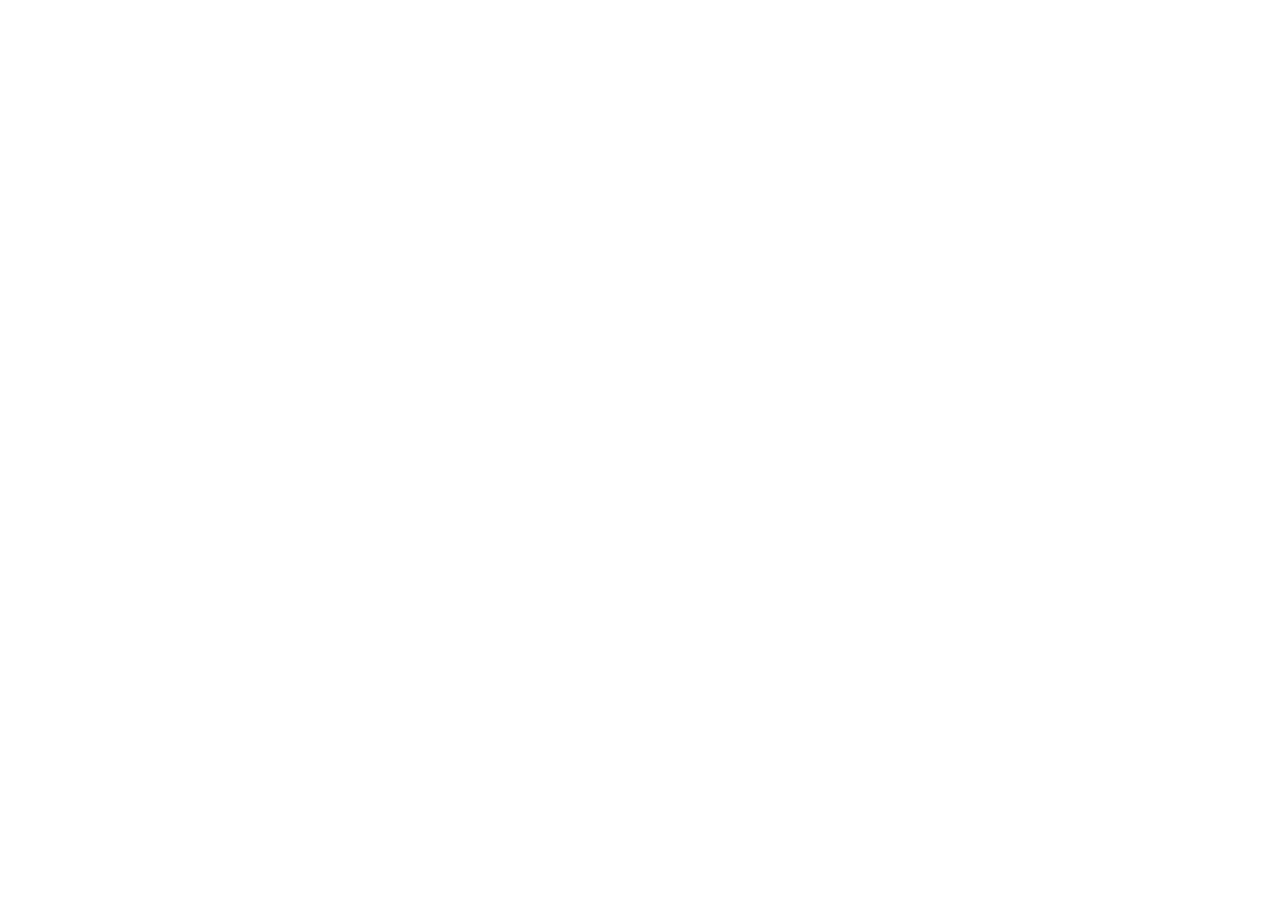
==== aboutme.html @ ec463fcd "Add about & projects pages; restyle header/nav Add new aboutme.html and projects.html pages and upda" ====
<!DOCTYPE html>
<html lang="nl">
<head>
    <meta charset="UTF-8">
    <meta name="viewport" content="width=device-width, initial-scale=1.0">
    <title>Over Mij</title>
</head>
<body>
    
</body>
</html>
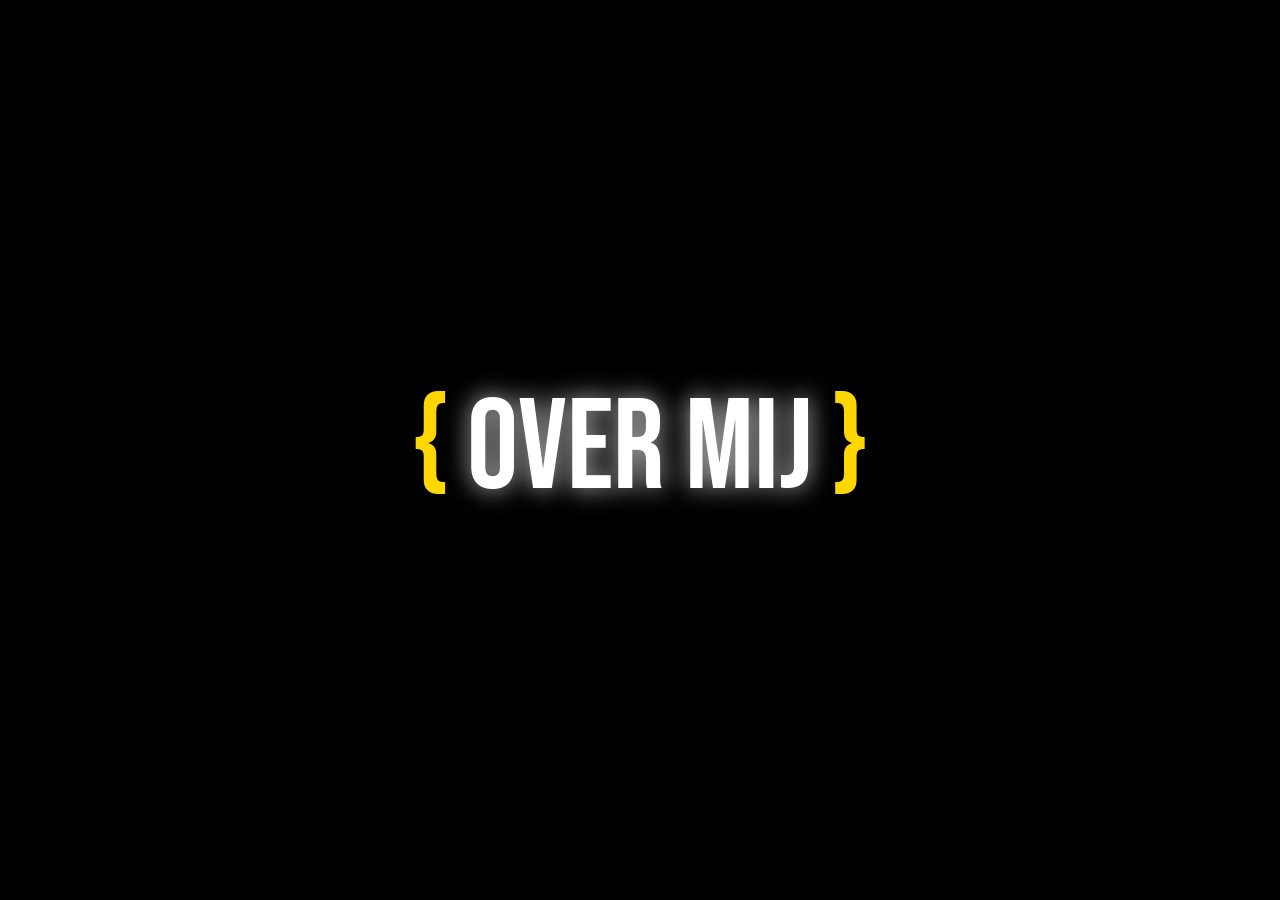
==== commit 9882bae0: "Add common header/footer, loader & styles Unify page chrome across Blog, About Me and Projects: upda" ====
--- a/aboutme.html
+++ b/aboutme.html
@@ -3,9 +3,63 @@
 <head>
     <meta charset="UTF-8">
     <meta name="viewport" content="width=device-width, initial-scale=1.0">
-    <title>Over Mij</title>
+    <title>Over Mij | Jean-Carlos</title>
+    <link rel="icon" href="images/logo.svg?v=20260613-rounded-2" type="image/svg+xml" sizes="any">
+    <link rel="stylesheet" href="styles.css">
+    <script src="page-loader.js" defer></script>
+    <script src="hamburger.js" defer></script>
 </head>
 <body>
-    
+    <div id="page-loader" aria-label="Pagina laden">
+        <div class="loader-code" aria-hidden="true">
+            <span class="loader-brace">&lbrace;</span>
+            <span class="loader-word" data-loader-text="Over Mij">Over Mij</span>
+            <span class="loader-brace">&rbrace;</span>
+        </div>
+    </div>
+
+    <header>
+        <nav>
+            <a class="nav-brand" href="index.html" aria-label="Jean-Carlos home">
+                <img src="images/logo.svg" alt="" aria-hidden="true">
+                <svg width="63" height="13" viewBox="0 0 63 13" fill="none" xmlns="http://www.w3.org/2000/svg" aria-hidden="true" focusable="false">
+                    <path d="M0.756 12V3.636H6.348V5.172H2.472V6.936H6.12V8.472H2.472V10.464H6.348V12H0.756ZM7.65834 12V3.636H10.1663L12.2303 9.528H11.9183L13.9823 3.636H16.4903V12H14.7743V5.652L14.9303 5.676L12.9143 11.256H11.2463L9.21834 5.676L9.37434 5.652V12H7.65834ZM18.006 12V3.636H21.042C21.882 3.636 22.542 3.824 23.022 4.2C23.502 4.576 23.742 5.092 23.742 5.748C23.742 6.132 23.666 6.472 23.514 6.768C23.362 7.056 23.15 7.288 22.878 7.464C23.326 7.648 23.658 7.912 23.874 8.256C24.09 8.6 24.198 9.02 24.198 9.516C24.198 10.292 23.954 10.9 23.466 11.34C22.978 11.78 22.306 12 21.45 12H18.006ZM19.722 10.428H21.306C22.09 10.428 22.482 10.1 22.482 9.444C22.482 9.132 22.382 8.892 22.182 8.724C21.99 8.548 21.714 8.46 21.354 8.46H19.722V10.428ZM19.722 6.924H21.066C21.37 6.924 21.606 6.844 21.774 6.684C21.942 6.524 22.026 6.304 22.026 6.024C22.026 5.768 21.938 5.568 21.762 5.424C21.594 5.28 21.354 5.208 21.042 5.208H19.722V6.924ZM25.3888 12V3.636H28.2448C28.9328 3.636 29.4848 3.736 29.9008 3.936C30.3248 4.136 30.6328 4.42 30.8248 4.788C31.0248 5.156 31.1248 5.588 31.1248 6.084C31.1248 6.876 30.8968 7.484 30.4408 7.908C29.9928 8.332 29.3568 8.568 28.5328 8.616C28.3248 8.616 28.1208 8.616 27.9208 8.616C27.7208 8.616 27.5568 8.616 27.4288 8.616H27.1048V12H25.3888ZM29.8888 12L27.8128 8.424L29.5768 8.22L31.8808 12H29.8888ZM27.1048 7.08H28.0648C28.2968 7.08 28.5128 7.056 28.7128 7.008C28.9208 6.96 29.0848 6.868 29.2048 6.732C29.3328 6.588 29.3968 6.38 29.3968 6.108C29.3968 5.828 29.3328 5.624 29.2048 5.496C29.0848 5.36 28.9208 5.272 28.7128 5.232C28.5128 5.192 28.2968 5.172 28.0648 5.172H27.1048V7.08ZM32.0873 12L35.5073 3.636H36.7793L40.1993 12H38.3273L36.1553 6.18L33.9593 12H32.0873ZM34.4393 10.476L34.9793 8.94H37.3193L37.8713 10.476H34.4393ZM44.3315 12.204C43.5315 12.204 42.8275 12.02 42.2195 11.652C41.6115 11.284 41.1355 10.772 40.7915 10.116C40.4555 9.46 40.2875 8.692 40.2875 7.812C40.2875 6.932 40.4555 6.168 40.7915 5.52C41.1355 4.864 41.6115 4.352 42.2195 3.984C42.8275 3.616 43.5315 3.432 44.3315 3.432C45.2355 3.432 46.0115 3.66 46.6595 4.116C47.3155 4.564 47.7875 5.184 48.0755 5.976L46.4555 6.564C46.2875 6.092 46.0195 5.728 45.6515 5.472C45.2915 5.208 44.8515 5.076 44.3315 5.076C43.8595 5.076 43.4475 5.188 43.0955 5.412C42.7435 5.628 42.4715 5.94 42.2795 6.348C42.0955 6.756 42.0035 7.244 42.0035 7.812C42.0035 8.38 42.0955 8.872 42.2795 9.288C42.4715 9.696 42.7435 10.012 43.0955 10.236C43.4475 10.452 43.8595 10.56 44.3315 10.56C44.8515 10.56 45.2915 10.428 45.6515 10.164C46.0195 9.9 46.2875 9.536 46.4555 9.072L48.0755 9.66C47.7875 10.444 47.3155 11.064 46.6595 11.52C46.0115 11.976 45.2355 12.204 44.3315 12.204ZM49.1427 12V3.636H54.7347V5.172H50.8587V6.936H54.5067V8.472H50.8587V10.464H54.7347V12H49.1427Z" fill="black"/>
+                    <path d="M55.989 5V3.293H55.359V2.909H57.051V3.293H56.424V5H55.989ZM57.2701 5V2.909H57.8971L58.4131 4.382H58.3351L58.8511 2.909H59.4781V5H59.0491V3.413L59.0881 3.419L58.5841 4.814H58.1671L57.6601 3.419L57.6991 3.413V5H57.2701Z" fill="black"/>
+                </svg>
+            </a>
+            <ul>
+                <li><a href="projects.html">Projects</a></li>
+                <li><a href="Blog.html">Blog</a></li>
+                <li><a href="aboutme.html">About Me</a></li>
+            </ul>
+            <button class="hamburger">
+                <span></span>
+                <span></span>
+            </button>
+            <a class="contact-button" href="https://www.linkedin.com/in/jean-carlos-de-leon-vitiello-136421220/?skipRedirect=true" target="_blank" rel="noopener noreferrer">Contact Me <span><svg xmlns="http://www.w3.org/2000/svg" width="24" height="24" viewBox="0 0 24 24" fill="none">
+                <path fill-rule="evenodd" clip-rule="evenodd" d="M18.286 12C18.286 12.2652 18.1807 12.5196 17.9931 12.7071C17.8056 12.8946 17.5512 13 17.286 13L4.78601 13C4.5208 13 4.26644 12.8946 4.07891 12.7071C3.89137 12.5196 3.78601 12.2652 3.78601 12C3.78601 11.7348 3.89137 11.4804 4.07891 11.2929C4.26644 11.1054 4.5208 11 4.78601 11L17.286 11C17.5512 11 17.8056 11.1054 17.9931 11.2929C18.1807 11.4804 18.286 11.7348 18.286 12Z" fill="black"/>
+                <path fill-rule="evenodd" clip-rule="evenodd" d="M19.786 12C19.786 12.2652 19.6806 12.5195 19.493 12.707L14.993 17.207C14.8055 17.3946 14.5511 17.5001 14.2859 17.5002C14.0206 17.5003 13.7662 17.395 13.5785 17.2075C13.3909 17.02 13.2854 16.7656 13.2853 16.5004C13.2852 16.2351 13.3905 15.9806 13.578 15.793L17.372 12L13.579 8.207C13.3915 8.01936 13.2862 7.76492 13.2863 7.49965C13.2864 7.23438 13.3919 6.98001 13.5795 6.79251C13.7672 6.605 14.0216 6.49971 14.2869 6.4998C14.5521 6.4999 14.8065 6.60536 14.994 6.79301L19.494 11.293C19.6812 11.4807 19.7862 11.735 19.786 12Z" fill="black"/>
+                </svg></span>
+            </a>
+        </nav>
+    </header>
+
+    <main></main>
+
+    <footer>
+        <div>
+            <h2>Jean-Carlo's<br>Web design & Dev</h2>
+            <p>Learning, building, and documenting my growth.</p>
+        </div>
+
+        <nav aria-label="Footer navigation">
+            <a href="index.html">Home</a>
+            <a href="projects.html">Projecten</a>
+            <a href="aboutme.html">About Me</a>
+            <a href="https://www.linkedin.com/in/jean-carlos-de-leon-vitiello-136421220/?skipRedirect=true" target="_blank" rel="noopener noreferrer">Contact</a>
+        </nav>
+
+        <p>&copy; 2026 Jean-Carlo. All rights reserved.</p>
+    </footer>
 </body>
-</html>+</html>
--- a/styles.css
+++ b/styles.css
@@ -0,0 +1,1394 @@
+@font-face {
+    font-family: "BebasNeue";
+    src: url("fonts/BebasNeue-Regular.woff2") format("woff2");
+}
+
+html {
+    scroll-behavior: smooth;
+}
+
+* {
+    margin: 0;
+    padding: 0;
+    box-sizing: border-box;
+}
+
+body {
+    background-color: var(--primairy-color);
+    color: var(--secondary-color);
+    max-width: 1536px;
+    margin: 0 auto;
+    overflow-x: hidden;
+}
+
+main {
+    width: 100%;
+    min-height: 5rem;
+    margin: 0;
+    padding: 0;
+}
+
+main > section {
+    width: 100%;
+    height: min-content;
+    margin: 0;
+}
+
+main > * + * {
+    margin-top: var(--section-gap);
+}
+
+#page-loader {
+    position: fixed;
+    inset: 0;
+    z-index: 9999;
+    display: grid;
+    place-items: center;
+    background-color: var(--primairy-color);
+    color: var(--secondary-color);
+    transition: opacity 0.6s ease, visibility 0.6s ease;
+}
+
+#page-loader.is-hidden {
+    opacity: 0;
+    visibility: hidden;
+}
+
+.loader-code {
+    display: inline-flex;
+    align-items: center;
+    gap: 0.15em;
+    font-family: var(--font-primary);
+    font-size: clamp(3rem, 10vw, 8rem);
+    line-height: 1;
+    animation: loader-pop 1.2s ease-in-out infinite;
+}
+
+.loader-brace {
+    color: #ffd700;
+    animation: loader-brace 1.2s ease-in-out infinite;
+}
+
+.loader-word {
+    color: var(--secondary-color);
+    text-shadow: 0 0 1.5rem rgba(255, 255, 255, 0.75);
+}
+
+@keyframes loader-pop {
+    0%,
+    100% {
+        opacity: 0.65;
+        transform: scale(0.96);
+    }
+
+    50% {
+        opacity: 1;
+        transform: scale(1);
+    }
+}
+
+@keyframes loader-brace {
+    0%,
+    100% {
+        color: #ffd700;
+        transform: translateX(0);
+    }
+
+    50% {
+        color: #a259ff;
+        transform: translateX(var(--brace-offset, 0));
+    }
+}
+
+.loader-brace:first-child {
+    --brace-offset: -0.15em;
+}
+
+.loader-brace:last-child {
+    --brace-offset: 0.15em;
+}
+
+
+:root {
+    /* Colors */
+    --primairy-color: #000;
+    --secondary-color: #fff;
+    --text-color: ;
+    --accent-color: #d88c3a;
+    --accent-soft-color: #f2dcc3;
+    --card-surface-color: #1f1a14;
+    --button-color: #94ADFF;
+
+    /* Fonts */
+    --font-primary: "BebasNeue", sans-serif;
+    --secondairy-font: "Arial", sans-serif;
+
+    /* Font sizes */
+    --font-size-h1: clamp(4rem, 12vw, 8rem);
+    --font-size-h2: clamp(2.5rem, 6vw, 5rem);
+    --font-size-h3: clamp(1.5rem, 3vw, 2rem);
+    --text-size: clamp(0.9rem, 2vw, 2rem);
+    --featured-intro-font-size: calc(1.4rem + 0.7vw);
+
+    /* Gradients */
+
+    
+    /* Spacing */
+    --page-padding: clamp(1rem, 5vw, 5rem);
+    --section-gap: clamp(4rem, 9vw, 8rem);
+    --section-spacing: 0 var(--page-padding);
+    --content-max-with: 72rem;
+    --content-padding: 5rem var(--page-padding);
+    --header-height: 12vh;
+}
+
+
+
+
+
+
+
+
+/* Header code */
+header {
+    position: sticky;
+    top: 0;
+    z-index: 1000;
+    height: var(--header-height);
+    width: 100%;
+    align-content: center;
+    padding: clamp(0.45rem, 1vw, 0.75rem) var(--page-padding);
+}
+
+header nav{
+    display: flex;
+    flex-flow: row;
+    flex: none;
+    justify-content: center;
+    align-items: center;
+    gap: clamp(0.85rem, 1.6vw, 1.25rem);
+    width: min-content;
+    height: min-content;
+    margin-inline: auto;
+    padding: 0.22rem;
+    overflow: visible;
+    border-radius: 30px;
+    background-color: rgba(212, 215, 222, 0.7);
+    opacity: 1;
+    backdrop-filter: blur(9px);
+    box-shadow: rgba(255, 255, 255, 0.08) 0px 0.362176px 0.362176px -1.375px inset, rgba(255, 255, 255, 0.07) 0px 3px 3px -2.75px inset;
+    color: #151515;
+
+    a {
+        text-decoration: none;
+        color: inherit;
+    }
+
+    .nav-brand {
+        flex: 0 0 auto;
+        display: inline-flex;
+        align-items: center;
+        gap: 0.45rem;
+        height: clamp(1.55rem, 2.2vw, 1.9rem);
+        margin-left: 0.6rem;
+        margin-right: clamp(0.75rem, 1.5vw, 1.25rem);
+        padding: 0 0.45rem 0 0;
+    }
+
+    .nav-brand img {
+        display: block;
+        width: clamp(1.4rem, 2vw, 1.7rem);
+        height: clamp(1.4rem, 2vw, 1.7rem);
+        border-radius: 0.45rem;
+    }
+
+    .nav-brand svg {
+        display: block;
+        width: clamp(4.85rem, 6vw, 5.5rem);
+        height: auto;
+    }
+
+    ul {
+        display: flex;
+        flex-direction: row;
+        align-items: center;
+        gap: clamp(0.85rem, 1.6vw, 1.25rem);
+        width: min-content;
+        height: min-content;
+        margin-left: 0;
+
+        li {
+            display: flex;
+            align-items: center;
+            justify-content: center;
+            list-style: none;
+            font-family: var(--secondairy-font);
+            font-size: clamp(0.82rem, 1vw, 0.95rem);
+            color: #151515;
+            cursor: pointer;
+            white-space: nowrap;
+        }
+
+        li a {
+            position: relative;
+            display: flex;
+            align-items: center;
+            height: min-content;
+            padding: 0.45rem 0.8rem;
+            border-radius: 100px;
+            transition: background-color 0.25s ease;
+        }
+
+        li a:hover {
+            background-color: rgba(255, 255, 255, 0.45);
+        }
+    }
+
+    .contact-button {
+        position: relative;
+        display: flex;
+        align-items: center;
+        justify-content: center;
+        gap: 0.45rem;
+        height: min-content;
+        line-height: 1;
+        padding: 0.55rem 1.2rem;
+        border-radius: 100px;
+        background-color: #b8ff3d;
+        color: #101010;
+        font-family: var(--secondairy-font);
+        font-size: clamp(0.82rem, 1vw, 0.95rem);
+        white-space: nowrap;
+        margin-left: clamp(0.75rem, 1.5vw, 1.25rem);
+        transition: background-color 0.25s ease, transform 0.25s ease;
+    }
+
+    .contact-button span {
+        display: inline-flex;
+        align-items: center;
+        justify-content: center;
+        width: 1.25rem;
+        height: 1.25rem;
+    }
+
+    .contact-button svg {
+        display: block;
+        width: 100%;
+        height: 100%;
+    }
+
+    .contact-button:hover {
+        background-color: #a9f02f;
+        transform: translateY(-0.08rem);
+    }
+
+    .hamburger {
+        position: relative;
+        display: flex;
+        flex-direction: column;
+        justify-content: center;
+        align-items: center;
+        gap: 5px;
+        cursor: pointer;
+        width: 70px;
+        height: 70px;
+        border: none;
+        background: none;
+        z-index: 1002;
+        display: none;
+
+        span {
+            display: block;
+            width: 28px;
+            height: 2px;
+            background-color: #151515;
+            border-radius: 2px;
+        }
+    }
+}
+
+
+
+
+
+
+
+
+/* hero section */
+.hero-section {
+        position: relative;
+        height: calc(100vh - var(--header-height));
+        display: grid;
+        grid-template-columns: repeat(4, minmax(0, 1fr));
+        grid-template-rows: minmax(18rem, 1.25fr) minmax(13rem, 0.85fr);
+        gap: clamp(0.35rem, 0.8vw, 0.7rem);
+        width: 100vw;
+        margin-left: calc(50% - 50vw);
+        margin-right: calc(50% - 50vw);
+        padding: 0 20px clamp(3rem, 8vh, 6rem);
+
+        .hero-card {
+            position: relative;
+            overflow: hidden;
+            border-radius: 8px;
+            background-color: color-mix(in srgb, var(--card-surface-color) 82%, transparent);
+        }
+
+        .hero-intro-card {
+            grid-column: 1 / 3;
+            grid-row: 1;
+            display: flex;
+            flex-direction: column;
+            justify-content: center;
+            align-items: left;
+            gap: clamp(0.75rem, 1.6vw, 1.25rem);
+            padding: clamp(1.25rem, 3vw, 2.5rem);
+            text-align: left;
+            background-color: color-mix(in srgb, var(--secondary-color) 88%, var(--button-color));
+        }
+
+        .hero-eyebrow {
+            width: fit-content;
+            padding: 0.35rem 0.65rem;
+            border-radius: 100px;
+            color: color-mix(in srgb, var(--primairy-color) 78%, var(--accent-color));
+            font-family: var(--secondairy-font);
+            font-size: clamp(0.75rem, 1vw, 0.95rem);
+            line-height: 1;
+        }
+
+        h1 {
+            font-family: var(--font-primary);
+            font-size: clamp(4rem, 8vw, 7.5rem);
+            color: var(--primairy-color);
+            line-height: 0.88;
+        }
+
+        p {
+            max-width: 28rem;
+            font-family: var(--secondairy-font);
+            font-size: clamp(1rem, 1.6vw, 1.25rem);
+            line-height: 1.45;
+            color: color-mix(in srgb, var(--primairy-color) 78%, var(--accent-color));
+        }
+
+        .hero-cta {
+            position: relative;
+            display: inline-flex;
+            align-items: center;
+            justify-content: center;
+            width: fit-content;
+            height: min-content;
+            line-height: 1;
+            margin-top: 0.25rem;
+            padding: 0.55rem 1.2rem;
+            border-radius: 100px;
+            background-color: #b8ff3d;
+            color: #101010;
+            font-family: var(--secondairy-font);
+            font-size: clamp(0.82rem, 1vw, 0.95rem);
+            text-decoration: none;
+            white-space: nowrap;
+            transition: background-color 0.25s ease, transform 0.25s ease;
+        }
+
+        .hero-cta:hover {
+            background-color: #a9f02f;
+            transform: translateY(-0.08rem);
+        }
+
+        .hero-media-card {
+            min-height: 0;
+        }
+
+        .hero-media-small {
+            grid-row: 2;
+        }
+
+        .hero-media-feature {
+            grid-column: 3 / 5;
+            grid-row: 1 / 3;
+        }
+
+        .hero-media-card img,
+        .hero-media-card video {
+            display: block;
+            width: 100%;
+            height: 100%;
+            object-fit: cover;
+            transition: transform 0.5s ease, filter 0.5s ease;
+        }
+
+        .hero-media-card::after {
+            content: "";
+            position: absolute;
+            inset: auto 0 0;
+            height: 45%;
+            background: linear-gradient(to top, rgba(0, 0, 0, 0.78), transparent);
+            pointer-events: none;
+        }
+
+        .hero-media-card figcaption {
+            position: absolute;
+            left: clamp(0.85rem, 2vw, 1.35rem);
+            right: clamp(0.85rem, 2vw, 1.35rem);
+            bottom: clamp(0.85rem, 2vw, 1.35rem);
+            z-index: 1;
+            display: flex;
+            align-items: center;
+            justify-content: space-between;
+            gap: 1rem;
+            color: var(--secondary-color);
+            font-family: var(--secondairy-font);
+            font-size: clamp(0.9rem, 1.3vw, 1rem);
+            line-height: 1.25;
+        }
+
+        .hero-media-feature figcaption {
+            align-items: flex-end;
+        }
+
+        .hero-media-feature figcaption span,
+        .hero-media-small figcaption span {
+            max-width: 12rem;
+            font-size: clamp(1rem, 1.7vw, 1.35rem);
+            font-weight: 700;
+        }
+
+        .hero-media-feature figcaption a,
+        .hero-media-small figcaption a {
+            display: inline-flex;
+            align-items: center;
+            justify-content: center;
+            min-height: 2.35rem;
+            padding-inline: 1rem;
+            border-radius: 8px;
+            background-color: var(--secondary-color);
+            color: var(--primairy-color);
+            font-family: var(--font-primary);
+            font-size: clamp(1rem, 1.5vw, 1.25rem);
+            text-decoration: none;
+        }
+
+        .hero-media-card:hover img,
+        .hero-media-card:hover video {
+            filter: saturate(1.12) contrast(1.04);
+            transform: scale(1.04);
+        }
+    }
+
+    @media (max-width: 980px) {
+        .hero-section {
+            grid-template-columns: repeat(2, minmax(0, 1fr));
+            grid-template-rows: minmax(24rem, auto) minmax(13rem, 1fr) minmax(24rem, 1fr);
+
+            .hero-intro-card,
+            .hero-media-feature {
+                grid-column: 1 / -1;
+            }
+
+            .hero-intro-card {
+                grid-row: auto;
+                min-height: 24rem;
+            }
+
+            .hero-media-small {
+                grid-row: auto;
+            }
+
+            .hero-media-feature {
+                grid-row: auto;
+            }
+        }
+    }
+
+    @media (max-width: 620px) {
+        .hero-section {
+            height: auto;
+            min-height: calc(100vh - var(--header-height));
+            padding-top: 0.75rem;
+            grid-template-columns: 1fr;
+            grid-template-rows: auto;
+
+            .hero-card {
+                min-height: 13rem;
+            }
+
+            .hero-intro-card {
+                min-height: 30rem;
+            }
+
+            .hero-media-feature,
+            .hero-media-small {
+                grid-column: auto;
+                grid-row: auto;
+            }
+        }
+    }
+
+.featured-section {
+    height: 100vh;
+    min-height: 100vh;
+    display: flex;
+    flex: 0 0 auto;
+    flex-flow: column;
+    place-content: flex-start;
+    align-items: flex-start;
+    gap: 10px;
+    overflow: hidden;
+    width: 100vw;
+    margin-left: calc(50% - 50vw);
+    margin-right: calc(50% - 50vw);
+    padding: 0 20px clamp(2rem, 5vh, 4rem);
+    position: relative;
+    z-index: 2;
+    color: var(--secondary-color);
+}
+
+.featured-intro {
+    display: flex;
+    flex: 1 0 0px;
+    flex-flow: column;
+    place-content: flex-start center;
+    align-items: flex-start;
+    gap: 30px;
+    width: 50%;
+    height: 1px;
+    overflow: hidden;
+    padding: 32px 30px;
+    position: relative;
+    z-index: 4;
+}
+
+.featured-intro p {
+	font-size: var(--featured-intro-font-size);
+	font-family: var(--secondairy-font);
+    font-weight: 600;
+    line-height: 1.05;
+
+	span {
+		color: color-mix(in srgb, var(--button-color) 55%, #101010);
+	}
+
+	code {
+		font-family: inherit;
+		font-size: inherit;
+	}
+
+	.code-brace {
+		color: #ffd700;
+		display: inline-block;
+		transition: color 0.3s ease, transform 0.3s ease;
+	}
+
+	.code-word {
+		color: #9cdcfe;
+		display: inline-block;
+		transition: color 0.3s ease, text-shadow 0.3s ease, transform 0.3s ease;
+	}
+
+	code:hover .code-brace {
+		color: #a259ff;
+	}
+
+	code:hover .code-brace:first-child {
+		transform: translateX(-0.18em);
+	}
+
+	code:hover .code-brace:last-child {
+		transform: translateX(0.18em);
+	}
+
+	code:hover .code-word {
+		color: #5fb3dc;
+		text-shadow: 0 0 0.75rem rgba(156, 220, 254, 0.8);
+		transform: scale(0.92);
+	}
+}
+
+.featured-projects-header a {
+    width: fit-content;
+    padding: 0.45rem 1.1rem;
+    border: 1px solid var(--secondary-color);
+    border-radius: 100px;
+    color: var(--secondary-color);
+    font-family: var(--secondairy-font);
+    font-size: clamp(0.9rem, 1.2vw, 1rem);
+    line-height: 1;
+    text-decoration: none;
+    transition: background-color 0.25s ease, color 0.25s ease, transform 0.25s ease;
+}
+
+.featured-intro a {
+    display: inline-flex;
+    align-items: center;
+    justify-content: center;
+    width: fit-content;
+    min-height: 2.35rem;
+    padding-inline: 1rem;
+    border-radius: 8px;
+    background-color: var(--secondary-color);
+    color: var(--primairy-color);
+    font-family: var(--font-primary);
+    font-size: clamp(1rem, 1.5vw, 1.25rem);
+    text-decoration: none;
+    transition: background-color 0.25s ease, color 0.25s ease, transform 0.25s ease;
+}
+
+.featured-intro a:hover,
+.featured-projects-header a:hover {
+    background-color: var(--button-color);
+    color: #101010;
+    transform: translateY(-0.08rem);
+}
+
+.featured-projects-header {
+    display: flex;
+    align-items: center;
+    justify-content: space-between;
+    align-items: center;
+    height: min-content;
+    overflow: hidden;
+    padding: 0 30px;
+    position: relative;
+    width: 100%;
+}
+
+.featured-projects-header p {
+    font-family: var(--secondairy-font);
+    font-size: clamp(0.78rem, 1vw, 0.95rem);
+    letter-spacing: 0.35em;
+    text-transform: uppercase;
+    color: var(--secondary-color);
+}
+
+
+
+
+
+
+
+
+
+
+
+
+/* projecten */
+    .projects {
+		width: 100%;
+	}
+
+    article {
+        position: relative;
+        isolation: isolate;
+        display: flex;
+        flex-direction: row;
+        align-items: stretch;
+        gap: clamp(3rem, 7vw, 7rem);
+        width: 100%;
+        padding-block: clamp(2rem, 5vw, 5rem);
+    }
+
+    article::before,
+    article::after {
+        content: "";
+        position: absolute;
+        top: 50%;
+        right: clamp(1rem, 5vw, 4rem);
+        width: clamp(8rem, 22vw, 18rem);
+        aspect-ratio: 16 / 10;
+        background-image: var(--project-before-image);
+        background-size: cover;
+        background-position: center;
+        border-radius: 10px;
+        opacity: 0;
+        pointer-events: none;
+        z-index: -1;
+        transform: translateY(-20%) rotate(0deg) scale(0.92);
+        box-shadow: 0 0 0 rgba(0, 0, 0, 0);
+        transition: transform 0.45s ease, opacity 0.35s ease, box-shadow 0.35s ease, filter 0.35s ease;
+    }
+
+    article::after {
+        background-image: var(--project-after-image);
+        right: clamp(4rem, 13vw, 12rem);
+        transform: translateY(-15%) rotate(0deg) scale(0.88);
+        transition-delay: 0.06s;
+    }
+
+    .project-klm {
+        --project-before-image: url("images/KLM-Logo.jpg");
+        --project-after-image: url("images/mijn-klm-selfie.jpg");
+    }
+
+    .project-bprocare {
+        --project-before-image: url("images/figmabpro.png");
+        --project-after-image: url("images/logobpro.png");
+    }
+
+    .project-moodflix {
+        --project-before-image: url("images/cast.png");
+        --project-after-image: url("images/film.png");
+    }
+
+    .project-pagemarker {
+        --project-before-image: url("images/homepagehulppaneel.png");
+        --project-after-image: url("images/hulppaneel.png");
+    }
+
+    article:hover::before {
+        opacity: 0.9;
+        filter: saturate(1.08);
+        box-shadow: 0 0 2rem color-mix(in srgb, var(--accent-color) 45%, transparent);
+        transform: translate(10%, -150%) rotate(10deg) scale(1);
+    }
+
+    article:hover::after {
+        opacity: 0.7;
+        filter: saturate(1.08);
+        box-shadow: 0 0 1.75rem color-mix(in srgb, var(--accent-color) 35%, transparent);
+        transform: translate(-10%, -140%) rotate(-10deg) scale(0.95);
+    }
+
+    article + article {
+        margin-top: clamp(3rem, 7vw, 6rem);
+    }
+
+    .info-div {
+        display: flex;
+        flex-direction: column;
+        justify-content: center;
+        width: 52%;
+        box-sizing: border-box;
+        font-family: var(--secondairy-font);
+
+        p:nth-of-type(1) {
+            font-family: var(--font-primary);
+            font-size: var(--font-size-h3);
+
+        }
+
+        p:nth-of-type(2) {
+            padding-bottom: 1rem;
+            font-size: var(--text-size);
+        }
+        
+        h2 {
+            font-family: var(--font-primary);
+            padding: 1rem 0 0.5rem 0;
+            font-size: var(--font-size-h2);
+        }
+
+        a {
+            text-decoration: none;
+            color: var(--secondary-color);
+            display: flex;
+            align-items: center;
+            width: fit-content;
+
+            span:nth-child(1) {
+                width: clamp(0.75rem, 1.4vw, 1.4rem);
+                height: clamp(0.75rem, 1.4vw, 1.4rem);
+                border-radius: 100px;
+                background-color: var(--button-color);
+                margin-right: 0.75vw;
+                transition: background-color 0.35s ease, transform 0.35s ease;
+            }
+
+            span:nth-child(2) {
+                position: relative;
+            }
+
+            span:nth-child(2)::after {
+                content: "";
+                position: absolute;
+                left: 0;
+                right: 0;
+                bottom: -0.35rem;
+                height: 2px;
+                background-color: var(--button-color);
+                transform: scaleX(0);
+                transform-origin: left center;
+                transition: transform 0.35s ease, background-color 0.35s ease 0.15s;
+            }
+
+            &:hover span:nth-child(2)::after {
+                background-color: var(--accent-color);
+                transform: scaleX(1);
+            }
+
+            &:hover span:nth-child(1) {
+                background-color: var(--accent-color);
+                transform: scale(1.25);
+            }
+        }
+
+    }
+
+    .image-div {
+        width: 56%;
+        height: clamp(16rem, 28vw, 26rem);
+        overflow: hidden;
+        border-radius: 10px;
+        box-shadow: 0 0 0 rgba(0, 0, 0, 0);
+        transition: transform 0.45s ease, box-shadow 0.35s ease, filter 0.35s ease;
+
+        img {
+            display: block;
+            width: 100%;
+            height: 100%;
+            object-fit: cover;
+        }
+    }
+
+    article:hover .image-div {
+        transform: translateY(2.5rem);
+        filter: saturate(1.08);
+        box-shadow:
+            0 0 2.5rem color-mix(in srgb, var(--accent-color) 45%, transparent),
+            0 1.4rem 3rem rgba(0, 0, 0, 0.18);
+    }
+
+    .featured-projects {
+        display: flex;
+        flex: 0 0 auto;
+        flex-flow: row;
+        place-content: flex-end flex-start;
+        align-items: flex-end;
+        gap: 10px;
+        width: 100%;
+        height: 38%;
+        overflow: visible;
+        position: relative;
+        z-index: 4;
+        color: var(--secondary-color);
+    }
+
+    .featured-section article,
+    .featured-section .article-reverse {
+        flex: 1 1 0;
+        height: 100%;
+        max-width: 34rem;
+        min-height: 0;
+        padding: 0;
+        flex-direction: column-reverse;
+        gap: 0;
+        border-radius: 20px;
+        overflow: hidden;
+        background-color: #dedfe2;
+    }
+
+    .featured-section article::before,
+    .featured-section article::after {
+        display: none;
+    }
+
+    .featured-section article + article {
+        margin-top: 0;
+    }
+
+    .featured-section .image-div {
+        position: absolute;
+        inset: 0;
+        width: 100%;
+        height: 100%;
+        border-radius: 0;
+        box-shadow: none;
+        transition: transform 0.45s ease, filter 0.35s ease;
+    }
+
+    .featured-section article:hover .image-div {
+        transform: scale(1.04);
+        box-shadow: none;
+    }
+
+    .featured-section .image-div::after {
+        content: "";
+        position: absolute;
+        inset: auto 0 0;
+        height: 55%;
+        background: linear-gradient(to top, rgba(0, 0, 0, 0.72), transparent);
+        pointer-events: none;
+    }
+
+    .featured-section .info-div {
+        position: relative;
+        z-index: 1;
+        justify-content: flex-end;
+        width: 100%;
+        min-height: 100%;
+        padding: clamp(1rem, 1.8vw, 1.5rem);
+        color: var(--secondary-color);
+        pointer-events: none;
+    }
+
+    .featured-section .info-div p:nth-of-type(1) {
+        font-family: var(--secondairy-font);
+        font-size: clamp(0.72rem, 1vw, 0.9rem);
+        letter-spacing: 0.18em;
+        text-transform: uppercase;
+        opacity: 0.86;
+    }
+
+    .featured-section .info-div h2 {
+        padding: 0.35rem 0 0;
+        font-family: var(--secondairy-font);
+        font-size: clamp(1.25rem, 2vw, 1.85rem);
+        line-height: 1;
+        text-transform: none;
+    }
+
+    .featured-section .info-div p:nth-of-type(2) {
+        display: none;
+    }
+
+    @media (max-width: 1100px) {
+        .featured-intro {
+            margin-left: 0;
+            padding-top: clamp(2rem, 8vw, 5rem);
+        }
+
+        .featured-projects {
+            grid-template-columns: repeat(2, minmax(0, 1fr));
+        }
+    }
+
+    @media (max-width: 620px) {
+        .featured-section {
+            grid-template-rows: auto auto auto;
+        }
+
+        .featured-projects-header {
+            align-items: flex-start;
+            flex-direction: column;
+        }
+
+        .featured-projects {
+            grid-template-columns: 1fr;
+        }
+    }
+
+    .article-reverse {
+        flex-direction: row-reverse;
+
+        .info-div {
+            padding-left: 0;
+        }
+    }
+
+    .featured-section .article-reverse .info-div {
+        padding-left: clamp(1rem, 1.8vw, 1.5rem);
+    }
+
+    .article-reverse::before {
+        right: auto;
+        left: clamp(1rem, 5vw, 4rem);
+    }
+
+    .article-reverse::after {
+        right: auto;
+        left: clamp(4rem, 13vw, 12rem);
+    }
+
+    .article-reverse:hover::before {
+        transform: translate(-10%, -150%) rotate(-10deg) scale(1);
+    }
+
+    .article-reverse:hover::after {
+        transform: translate(10%, -140%) rotate(10deg) scale(0.95);
+    }
+
+    @media (max-width: 768px) {
+        article,
+        .article-reverse {
+            flex-direction: column;
+            gap: 1.5rem;
+        }
+
+        article::before,
+        article::after {
+            display: none;
+        }
+
+        .info-div,
+        .image-div {
+            width: 100%;
+        }
+
+        .image-div {
+            max-height: none;
+            aspect-ratio: 4 / 3;
+        }
+    }
+
+    /* cards */
+    /* .cards {
+        display: flex;
+        flex-wrap: wrap;
+        gap: 2rem;
+        color: var(--secondary-color);
+        padding: 5rem 0;
+        margin: var(--section-spacing);
+
+        h2 {
+            width: 100%;
+            font-family: var(--font-primary);
+            font-size: var(--font-size-h2);
+        }
+
+        >div {
+            display: flex;
+            flex-direction: column;
+            justify-content: space-between;
+            width: calc((100% - 4rem) / 3);
+            min-height: 18rem;
+            padding: 2rem;
+            border: 1px solid var(--secondary-color);
+            border-radius: 0.75rem;
+        }
+
+        h3 {
+            font-family: var(--font-primary);
+            font-size: var(--font-size-h3);
+        }
+    } */
+
+
+
+
+    
+    /* scroll annimatie  */
+    #scroll-container {
+		min-height: 200vh;
+    	position: relative;
+		padding-top: 20vh;
+		view-timeline-name: --favorite-projects;
+		view-timeline-axis: block;
+	}
+
+	.scroll-scene {
+		position: sticky;
+		top: 50vh;
+		min-height: 32rem;
+		display: grid;
+		place-items: center;
+		transform: translateY(-50%);
+	}
+
+	.scroll-text {
+		grid-area: 1 / 1;
+		z-index: -1;
+		max-width: 45rem;
+		text-align: center;
+		opacity: 0;
+		animation: text-appear linear forwards;
+		animation-timeline: --favorite-projects;
+		animation-range: entry 99% cover 50%;
+	}
+
+	.scroll-text h2 {
+		font-family: var(--font-primary);
+		font-size: var(--font-size-h2);
+	}
+
+	.scroll-text p {
+		max-width: 34rem;
+		margin: 1rem auto 0;
+		font-family: var(--secondairy-font);
+		font-size: var(--text-size);
+		line-height: 1.5;
+	}
+
+	.scroll-text a {
+		position: relative;
+		isolation: isolate;
+		overflow: hidden;
+		display: inline-flex;
+		align-items: center;
+		justify-content: center;
+		min-width: clamp(9rem, 15vw, 13rem);
+		min-height: clamp(2.5rem, 4vw, 3.25rem);
+		margin-top: 1rem;
+		padding-inline: clamp(1.1rem, 2vw, 1.75rem);
+		border-radius: 100px;
+		background-color: var(--button-color);
+		color: var(--secondary-color);
+		font-family: var(--font-primary);
+		font-size: clamp(1.1rem, 2vw, 1.5rem);
+		text-decoration: none;
+		transition: transform 0.3s ease;
+	}
+
+	.scroll-text a::before {
+		content: "";
+		position: absolute;
+		top: 0;
+		bottom: 0;
+		left: -20%;
+		width: 140%;
+		background-color: var(--accent-color);
+		z-index: -1;
+		transform: translateX(-100%) skewX(-18deg);
+		transform-origin: left center;
+		transition: transform 0.45s ease;
+	}
+
+	.scroll-text a:hover {
+		transform: translateY(-0.15rem);
+	}
+
+	.scroll-text a:hover::before {
+		transform: translateX(0) skewX(-18deg);
+	}
+
+	.image-group {
+		grid-area: 1 / 1;
+		z-index: 0;
+		display: grid;
+		place-items: center;
+	}
+
+	.image-group img {
+		grid-area: 1 / 1;
+		width: clamp(12rem, 35vw, 32rem);
+		aspect-ratio: 16 / 10;
+		object-fit: cover;
+		border-radius: 10px;
+		animation: image-away linear forwards;
+		animation-timeline: --favorite-projects;
+		animation-range: entry 70% cover 55%;
+	}
+
+	@keyframes image-away {
+		to {
+			transform: translate(var(--x, 0), var(--y, -8rem)) rotate(var(--r, 0deg)) scale(0.5);
+		}
+	}
+
+	@keyframes text-appear {
+		to {
+			opacity: 1;
+		}
+	}
+
+	.image-group img:nth-child(1) {
+		--x: clamp(-34rem, -40vw, -16rem);
+		--y: clamp(-17rem, -20vw, -9rem);
+	}
+
+	.image-group img:nth-child(2) {
+		--x: clamp(3rem, 7vw, 10rem);
+		--y: clamp(-24rem, -30vw, -13rem);
+	}
+
+	.image-group img:nth-child(3) {
+		--x: clamp(10rem, 52vw, 32rem);
+		--y: clamp(-19rem, -23vw, -10rem);
+	}
+
+	.image-group img:nth-child(4) {
+		--x: clamp(20rem, 42vw, 38rem);
+		--y: clamp(2rem, 4vw, 5rem);
+	}
+
+	.image-group img:nth-child(5) {
+		--x: clamp(20rem, 40vw, 36rem);
+		--y: clamp(14rem, 22vw, 22rem);
+	}
+
+	.image-group img:nth-child(6) {
+		--x: clamp(10rem, 16vw, 18rem);
+		--y: clamp(18rem, 28vw, 26rem);
+	}
+
+	.image-group img:nth-child(7) {
+		--x: clamp(-32rem, -38vw, -16rem);
+		--y: clamp(16rem, 26vw, 24rem);
+	}
+
+	.image-group img:nth-child(8) {
+		--x: clamp(-38rem, -46vw, -19rem);
+		--y: clamp(3rem, 7vw, 9rem);
+	}
+
+
+
+
+    
+
+
+
+
+/* footer code */
+footer {
+    display: grid;
+    grid-template-columns: 1fr auto;
+    gap: 3rem;
+    padding: 4rem 5vw 2rem;
+    color: var(--secondary-color);
+    border-top: solid 1px var(--secondary-color);
+
+    div {
+        max-width: 32rem;
+    }
+
+    h2 {
+        font-family: var(--font-primary);
+        font-size: clamp(2rem, 5vw, 4rem);
+        line-height: 0.9;
+        margin-bottom: 1rem;
+    }
+
+    p {
+        font-family: var(--secondairy-font);
+        font-size: clamp(0.9rem, 1.5vw, 1rem);
+        line-height: 1.6;
+    }
+
+    nav {
+        display: flex;
+        flex-direction: column;
+        gap: 0.75rem;
+        align-items: flex-end;
+    }
+
+    a {
+        position: relative;
+        color: inherit;
+        font-family: var(--font-primary);
+        font-size: clamp(1.1rem, 2vw, 1.4rem);
+        text-decoration: none;
+    }
+
+    a::after {
+        content: "";
+        position: absolute;
+        left: 0;
+        right: 0;
+        bottom: -0.10rem;
+        height: 2px;
+        background-color: var(--button-color);
+        transform: scaleX(0);
+        transform-origin: left center;
+        transition: transform 0.35s ease, background-color 0.35s ease 0.15s;
+    }
+
+    a:hover::after {
+        background-color: var(--accent-color);
+        transform: scaleX(1);
+    }
+
+    >p {
+        grid-column: 1 / -1;
+        padding-top: 2rem;
+        border-top: 1px solid var(--secondary-color);
+        opacity: 0.75;
+    }
+}
+
+
+
+
+
+@media (max-width: 700px) {
+
+    header nav .hamburger {
+        display: flex;
+        width: 2.75rem;
+        height: 2.75rem;
+    }
+
+    header nav .contact-button {
+        position: relative;
+        z-index: 1002;
+        padding: 0.75rem 0.95rem;
+        font-size: 0.82rem;
+    }
+
+    header nav ul {
+        z-index: 1001;
+        background-color: var(--secondary-color);
+        color: var(--primairy-color);
+        position: absolute;
+        width: calc(100vw - (var(--page-padding) * 2));
+        display: flex;
+        flex-direction: column;
+        justify-content: center;
+        align-items: center;
+        background-color: var(--secondary-color);
+        padding: 1rem 0;
+        left: var(--page-padding);
+        right: var(--page-padding);
+        top: calc(var(--header-height) + 0.75rem);
+        border-radius: 24px;
+
+        max-height: 0;
+        opacity: 0;
+        overflow: hidden;
+        transform: translateY(-1rem);
+        transition: max-height 0.35s ease, opacity 0.25s ease, transform 0.35s ease;
+    }
+
+        .hamburger span {
+            transition: transform 0.35s ease, background-color 0.25s ease;
+        }
+
+        header.open { 
+        background-color: transparent;
+
+        .nav-brand {
+            position: relative;
+            z-index: 1002;
+        }
+
+        .contact-button {
+            position: relative;
+            z-index: 1002;
+        }
+
+        .hamburger span {
+            background-color: var(--primairy-color);
+        }
+
+        .hamburger {
+            position: relative;
+
+            span:nth-child(1) {
+                position: absolute;
+                transform: rotate(45deg);
+                transform-origin: center;
+            }
+
+            span:nth-child(2) {
+                position: absolute;
+                transform: rotate(-45deg);
+                transform-origin: center;
+            }
+
+        }
+
+        ul {
+            max-height: 20em;
+            opacity: 1;
+            transform: translateY(0);
+            padding: 1rem;
+        }
+    }
+
+    footer {
+        grid-template-columns: 1fr;
+
+        nav {
+            align-items: flex-start;
+        }
+    }
+}
+
+/* classes */
+.border {
+    display: block;
+    width: 90%;
+    height: 1px;
+    background-color: var(--secondary-color);
+    justify-self: center;
+}
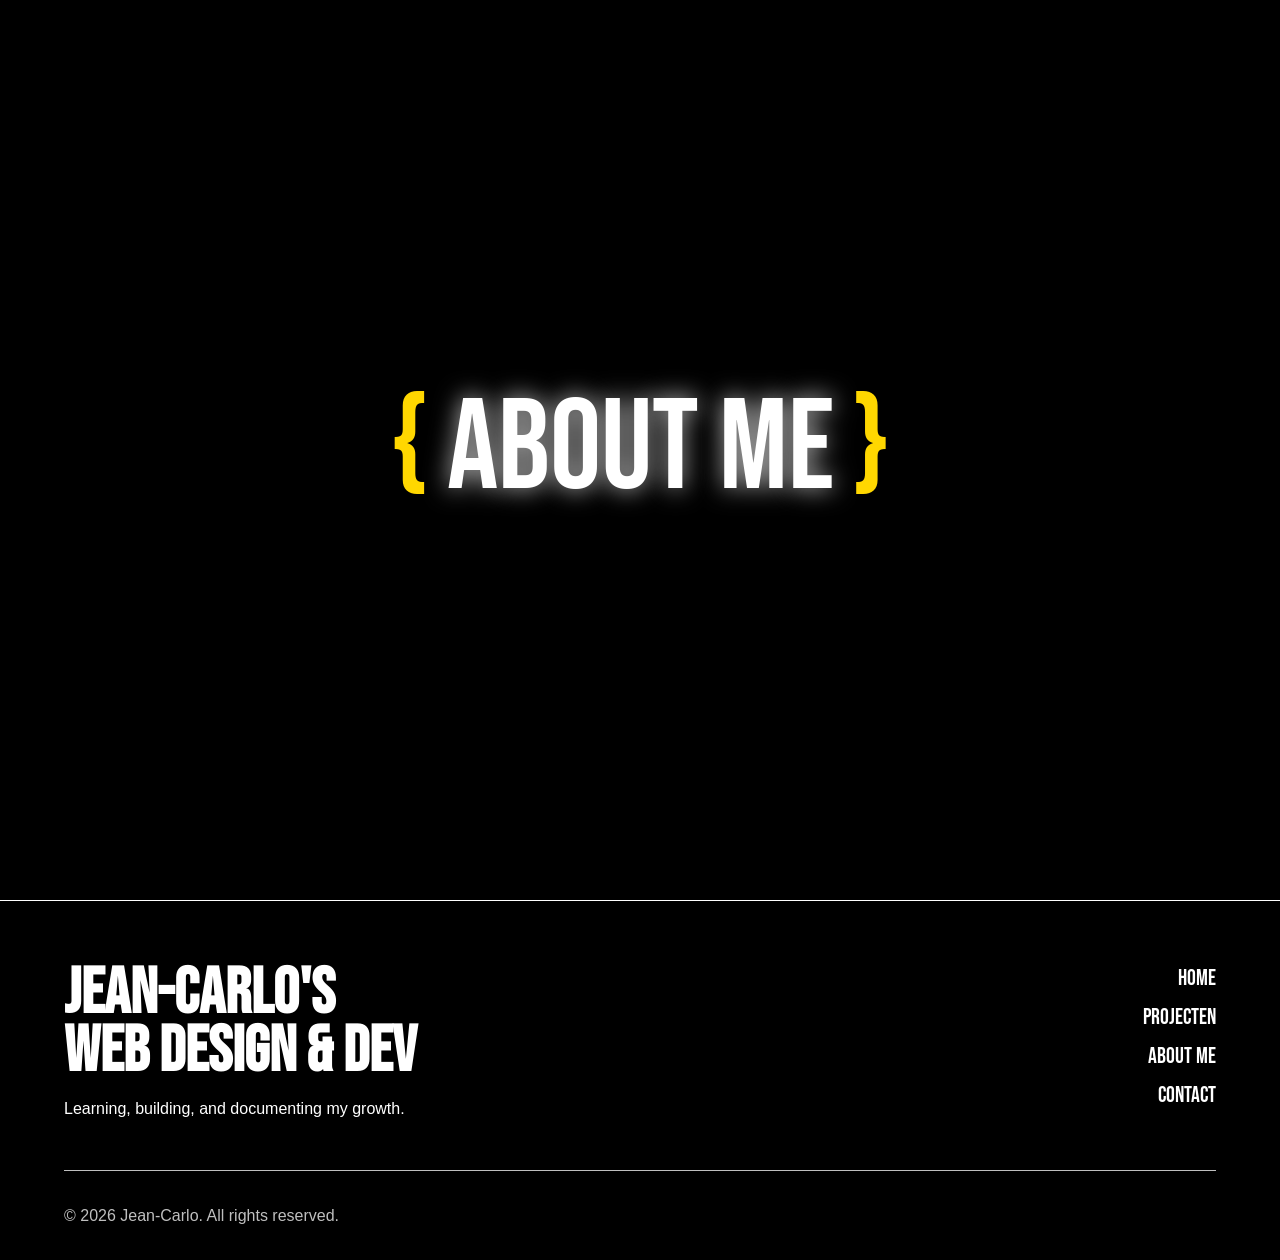
==== commit 54dd3438: "Add about page hero and gallery styles Introduce a new aboutme.css with styles for an about-hero sec" ====
--- a/aboutme.html
+++ b/aboutme.html
@@ -6,6 +6,7 @@
     <title>Over Mij | Jean-Carlos</title>
     <link rel="icon" href="images/logo.svg?v=20260613-rounded-2" type="image/svg+xml" sizes="any">
     <link rel="stylesheet" href="styles.css">
+    <link rel="stylesheet" href="aboutme.css">
     <script src="page-loader.js" defer></script>
     <script src="hamburger.js" defer></script>
 </head>
@@ -13,7 +14,7 @@
     <div id="page-loader" aria-label="Pagina laden">
         <div class="loader-code" aria-hidden="true">
             <span class="loader-brace">&lbrace;</span>
-            <span class="loader-word" data-loader-text="Over Mij">Over Mij</span>
+            <span class="loader-word" data-loader-text="About Me">About Me</span>
             <span class="loader-brace">&rbrace;</span>
         </div>
     </div>
@@ -44,7 +45,34 @@
         </nav>
     </header>
 
-    <main></main>
+    <main>
+        <section class="about-hero" aria-labelledby="about-hero-title">
+            <div class="about-hero-copy">
+                <h1 id="about-hero-title">Ik ontwerp ervaringen die mensen begrijpen.</h1>
+                <p>CMD-student met focus op UX research, interface design en development. Ik vertaal onderzoek naar digitale producten die helder, bruikbaar en visueel sterk zijn.</p>
+                <div class="about-hero-actions">
+                    <a href="projects.html">Bekijk werk</a>
+                    <a href="https://www.linkedin.com/in/jean-carlos-de-leon-vitiello-136421220/?skipRedirect=true" target="_blank" rel="noopener noreferrer">Contact</a>
+                </div>
+            </div>
+
+            <figure class="about-gallery-card about-gallery-card-large">
+                <img src="images/mijn-klm-selfie.jpg" alt="Jean-Carlos bij KLM">
+            </figure>
+            <figure class="about-gallery-card about-gallery-card-left">
+                <img src="images/bpromockup.png" alt="BproCare app mockup">
+            </figure>
+            <figure class="about-gallery-card about-gallery-card-right">
+                <img src="images/home-moodflix.png" alt="Moodflix project">
+            </figure>
+            <figure class="about-gallery-card about-gallery-card-bottom-left">
+                <img src="images/boekenzoeker.png" alt="Boekenzoeker project">
+            </figure>
+            <figure class="about-gallery-card about-gallery-card-bottom-right">
+                <img src="images/project-atlas.png" alt="Project Atlas project">
+            </figure>
+        </section>
+    </main>
 
     <footer>
         <div>
--- a/styles.css
+++ b/styles.css
@@ -114,7 +114,7 @@
     --primairy-color: #000;
     --secondary-color: #fff;
     --text-color: ;
-    --accent-color: #d88c3a;
+    --accent-color: #ff4901;
     --accent-soft-color: #f2dcc3;
     --card-surface-color: #1f1a14;
     --button-color: #94ADFF;
@@ -245,11 +245,12 @@
     }
 
     .contact-button {
+        --contact-icon-size: 1.25rem;
         position: relative;
         display: flex;
         align-items: center;
         justify-content: center;
-        gap: 0.45rem;
+        gap: 0;
         height: min-content;
         line-height: 1;
         padding: 0.55rem 1.2rem;
@@ -260,15 +261,21 @@
         font-size: clamp(0.82rem, 1vw, 0.95rem);
         white-space: nowrap;
         margin-left: clamp(0.75rem, 1.5vw, 1.25rem);
-        transition: background-color 0.25s ease, transform 0.25s ease;
+        overflow: hidden;
+        transition: padding-right 0.3s ease;
     }
 
     .contact-button span {
+        position: absolute;
+        right: 1.05rem;
         display: inline-flex;
         align-items: center;
         justify-content: center;
-        width: 1.25rem;
-        height: 1.25rem;
+        width: var(--contact-icon-size);
+        height: var(--contact-icon-size);
+        opacity: 0;
+        transform: translateX(140%);
+        transition: opacity 0.25s ease, transform 0.3s ease;
     }
 
     .contact-button svg {
@@ -278,8 +285,12 @@
     }
 
     .contact-button:hover {
-        background-color: #a9f02f;
-        transform: translateY(-0.08rem);
+        padding-right: calc(1.2rem + var(--contact-icon-size) + 0.55rem);
+    }
+
+    .contact-button:hover span {
+        opacity: 1;
+        transform: translateX(0);
     }
 
     .hamburger {
@@ -389,12 +400,6 @@
             font-size: clamp(0.82rem, 1vw, 0.95rem);
             text-decoration: none;
             white-space: nowrap;
-            transition: background-color 0.25s ease, transform 0.25s ease;
-        }
-
-        .hero-cta:hover {
-            background-color: #a9f02f;
-            transform: translateY(-0.08rem);
         }
 
         .hero-media-card {
@@ -466,6 +471,7 @@
             background-color: var(--secondary-color);
             color: var(--primairy-color);
             font-family: var(--font-primary);
+            transition: background-color 0.25s ease, color 0.25s ease, transform 0.25s ease;
             font-size: clamp(1rem, 1.5vw, 1.25rem);
             text-decoration: none;
         }
@@ -678,82 +684,6 @@
 		width: 100%;
 	}
 
-    article {
-        position: relative;
-        isolation: isolate;
-        display: flex;
-        flex-direction: row;
-        align-items: stretch;
-        gap: clamp(3rem, 7vw, 7rem);
-        width: 100%;
-        padding-block: clamp(2rem, 5vw, 5rem);
-    }
-
-    article::before,
-    article::after {
-        content: "";
-        position: absolute;
-        top: 50%;
-        right: clamp(1rem, 5vw, 4rem);
-        width: clamp(8rem, 22vw, 18rem);
-        aspect-ratio: 16 / 10;
-        background-image: var(--project-before-image);
-        background-size: cover;
-        background-position: center;
-        border-radius: 10px;
-        opacity: 0;
-        pointer-events: none;
-        z-index: -1;
-        transform: translateY(-20%) rotate(0deg) scale(0.92);
-        box-shadow: 0 0 0 rgba(0, 0, 0, 0);
-        transition: transform 0.45s ease, opacity 0.35s ease, box-shadow 0.35s ease, filter 0.35s ease;
-    }
-
-    article::after {
-        background-image: var(--project-after-image);
-        right: clamp(4rem, 13vw, 12rem);
-        transform: translateY(-15%) rotate(0deg) scale(0.88);
-        transition-delay: 0.06s;
-    }
-
-    .project-klm {
-        --project-before-image: url("images/KLM-Logo.jpg");
-        --project-after-image: url("images/mijn-klm-selfie.jpg");
-    }
-
-    .project-bprocare {
-        --project-before-image: url("images/figmabpro.png");
-        --project-after-image: url("images/logobpro.png");
-    }
-
-    .project-moodflix {
-        --project-before-image: url("images/cast.png");
-        --project-after-image: url("images/film.png");
-    }
-
-    .project-pagemarker {
-        --project-before-image: url("images/homepagehulppaneel.png");
-        --project-after-image: url("images/hulppaneel.png");
-    }
-
-    article:hover::before {
-        opacity: 0.9;
-        filter: saturate(1.08);
-        box-shadow: 0 0 2rem color-mix(in srgb, var(--accent-color) 45%, transparent);
-        transform: translate(10%, -150%) rotate(10deg) scale(1);
-    }
-
-    article:hover::after {
-        opacity: 0.7;
-        filter: saturate(1.08);
-        box-shadow: 0 0 1.75rem color-mix(in srgb, var(--accent-color) 35%, transparent);
-        transform: translate(-10%, -140%) rotate(-10deg) scale(0.95);
-    }
-
-    article + article {
-        margin-top: clamp(3rem, 7vw, 6rem);
-    }
-
     .info-div {
         display: flex;
         flex-direction: column;
@@ -839,14 +769,6 @@
             height: 100%;
             object-fit: cover;
         }
-    }
-
-    article:hover .image-div {
-        transform: translateY(2.5rem);
-        filter: saturate(1.08);
-        box-shadow:
-            0 0 2.5rem color-mix(in srgb, var(--accent-color) 45%, transparent),
-            0 1.4rem 3rem rgba(0, 0, 0, 0.18);
     }
 
     .featured-projects {
@@ -866,6 +788,11 @@
 
     .featured-section article,
     .featured-section .article-reverse {
+        position: relative;
+        isolation: isolate;
+        display: flex;
+        align-items: stretch;
+        width: 100%;
         flex: 1 1 0;
         height: 100%;
         max-width: 34rem;
@@ -873,14 +800,10 @@
         padding: 0;
         flex-direction: column-reverse;
         gap: 0;
-        border-radius: 20px;
+        border-radius: 0;
         overflow: hidden;
         background-color: #dedfe2;
-    }
-
-    .featured-section article::before,
-    .featured-section article::after {
-        display: none;
+        transition: background-color 0.3s ease;
     }
 
     .featured-section article + article {
@@ -894,11 +817,16 @@
         height: 100%;
         border-radius: 0;
         box-shadow: none;
-        transition: transform 0.45s ease, filter 0.35s ease;
+        transition: opacity 0.25s ease, transform 0.45s ease, filter 0.35s ease;
+    }
+
+    .featured-section article:hover {
+        background-color: var(--accent-color);
     }
 
     .featured-section article:hover .image-div {
-        transform: scale(1.04);
+        opacity: 0;
+        transform: none;
         box-shadow: none;
     }
 
@@ -914,12 +842,23 @@
     .featured-section .info-div {
         position: relative;
         z-index: 1;
-        justify-content: flex-end;
+        justify-content: center;
+        align-items: center;
+        gap: 0.75rem;
         width: 100%;
         min-height: 100%;
         padding: clamp(1rem, 1.8vw, 1.5rem);
         color: var(--secondary-color);
         pointer-events: none;
+        text-align: center;
+        opacity: 0;
+        transform: translateY(0.75rem);
+        transition: opacity 0.25s ease, transform 0.25s ease;
+    }
+
+    .featured-section article:hover .info-div {
+        opacity: 1;
+        transform: translateY(0);
     }
 
     .featured-section .info-div p:nth-of-type(1) {
@@ -942,6 +881,31 @@
         display: none;
     }
 
+    .featured-section .info-div a {
+        display: inline-flex;
+        align-items: center;
+        justify-content: center;
+        min-height: 2.35rem;
+        padding-inline: 1rem;
+        border-radius: 8px;
+        background-color: var(--secondary-color);
+        color: var(--primairy-color);
+        font-family: var(--font-primary);
+        font-size: clamp(1rem, 1.5vw, 1.25rem);
+        line-height: 1;
+        text-decoration: none;
+        pointer-events: auto;
+        transition: background-color 0.25s ease, color 0.25s ease, transform 0.25s ease;
+    }
+
+    .hero-media-feature figcaption a:hover,
+    .hero-media-small figcaption a:hover,
+    .featured-section .info-div a:hover {
+        background-color: var(--button-color);
+        color: #101010;
+        transform: translateY(-0.08rem);
+    }
+
     @media (max-width: 1100px) {
         .featured-intro {
             margin-left: 0;
@@ -980,36 +944,13 @@
         padding-left: clamp(1rem, 1.8vw, 1.5rem);
     }
 
-    .article-reverse::before {
-        right: auto;
-        left: clamp(1rem, 5vw, 4rem);
-    }
-
-    .article-reverse::after {
-        right: auto;
-        left: clamp(4rem, 13vw, 12rem);
-    }
-
-    .article-reverse:hover::before {
-        transform: translate(-10%, -150%) rotate(-10deg) scale(1);
-    }
-
-    .article-reverse:hover::after {
-        transform: translate(10%, -140%) rotate(10deg) scale(0.95);
-    }
-
     @media (max-width: 768px) {
-        article,
+        .featured-section article,
         .article-reverse {
             flex-direction: column;
             gap: 1.5rem;
         }
 
-        article::before,
-        article::after {
-            display: none;
-        }
-
         .info-div,
         .image-div {
             width: 100%;
@@ -1021,42 +962,6 @@
         }
     }
 
-    /* cards */
-    /* .cards {
-        display: flex;
-        flex-wrap: wrap;
-        gap: 2rem;
-        color: var(--secondary-color);
-        padding: 5rem 0;
-        margin: var(--section-spacing);
-
-        h2 {
-            width: 100%;
-            font-family: var(--font-primary);
-            font-size: var(--font-size-h2);
-        }
-
-        >div {
-            display: flex;
-            flex-direction: column;
-            justify-content: space-between;
-            width: calc((100% - 4rem) / 3);
-            min-height: 18rem;
-            padding: 2rem;
-            border: 1px solid var(--secondary-color);
-            border-radius: 0.75rem;
-        }
-
-        h3 {
-            font-family: var(--font-primary);
-            font-size: var(--font-size-h3);
-        }
-    } */
-
-
-
-
-    
     /* scroll annimatie  */
     #scroll-container {
 		min-height: 200vh;
@@ -1305,6 +1210,14 @@
         font-size: 0.82rem;
     }
 
+    header nav .contact-button:hover {
+        padding-right: 0.95rem;
+    }
+
+    header nav .contact-button span {
+        display: none;
+    }
+
     header nav ul {
         z-index: 1001;
         background-color: var(--secondary-color);
@@ -1317,9 +1230,7 @@
         align-items: center;
         background-color: var(--secondary-color);
         padding: 1rem 0;
-        left: var(--page-padding);
-        right: var(--page-padding);
-        top: calc(var(--header-height) + 0.75rem);
+        top: 4rem;
         border-radius: 24px;
 
         max-height: 0;
@@ -1383,12 +1294,3 @@
         }
     }
 }
-
-/* classes */
-.border {
-    display: block;
-    width: 90%;
-    height: 1px;
-    background-color: var(--secondary-color);
-    justify-self: center;
-}
--- a/aboutme.css
+++ b/aboutme.css
@@ -0,0 +1,211 @@
+.about-hero {
+    position: relative;
+    display: grid;
+    place-items: end center;
+    width: 100vw;
+    height: calc(100vh - var(--header-height));
+    min-height: 44rem;
+    margin-left: calc(50% - 50vw);
+    margin-right: calc(50% - 50vw);
+    padding: clamp(1rem, 3vw, 2rem) 20px clamp(1.5rem, 4vh, 3rem);
+    overflow: hidden;
+    background-color: #f7f7f3;
+    color: var(--primairy-color);
+}
+
+.about-hero-copy {
+    position: relative;
+    z-index: 3;
+    display: grid;
+    justify-items: center;
+    gap: clamp(0.9rem, 1.4vw, 1.1rem);
+    max-width: min(62rem, 78vw);
+    text-align: center;
+    transform: none;
+}
+
+.about-hero-copy > p:first-child {
+    position: absolute;
+    top: clamp(-7.8rem, -9vw, -5rem);
+    z-index: 4;
+    font-family: var(--secondairy-font);
+    font-size: clamp(0.85rem, 1.2vw, 1.25rem);
+    font-weight: 800;
+    letter-spacing: 0.38em;
+    text-transform: uppercase;
+    color: var(--accent-color);
+}
+
+.about-hero h1 {
+    max-width: 50vw;
+    font-family: var(--secondairy-font);
+    font-size: clamp(1.9rem, 3.2vw, 3.6rem);
+    font-weight: 800;
+    line-height: 0.9;
+    letter-spacing: 0;
+    color: #101010;
+}
+
+.about-hero-copy > p:last-of-type {
+    max-width: 44rem;
+    font-family: var(--secondairy-font);
+    font-size: clamp(1.05rem, 1.55vw, 1.5rem);
+    font-weight: 600;
+    line-height: 1.25;
+    color: rgba(16, 16, 16, 0.76);
+}
+
+.about-hero-actions {
+    display: inline-flex;
+    flex-wrap: wrap;
+    justify-content: center;
+    gap: 0.65rem;
+}
+
+.about-hero-actions a {
+    display: inline-flex;
+    align-items: center;
+    justify-content: center;
+    min-height: 2.8rem;
+    padding-inline: 1.25rem;
+    border-radius: 100px;
+    background-color: #e8e8e2;
+    color: #101010;
+    font-family: var(--secondairy-font);
+    font-size: clamp(0.9rem, 1.1vw, 1.05rem);
+    font-weight: 700;
+    text-decoration: none;
+    transition: background-color 0.25s ease, color 0.25s ease;
+}
+
+.about-hero-actions a:first-child {
+    background-color: #101010;
+    color: var(--secondary-color);
+}
+
+.about-hero-actions a:hover {
+    background-color: var(--button-color);
+    color: #101010;
+}
+
+.about-gallery-card {
+    position: absolute;
+    z-index: 1;
+    display: block;
+    margin: 0;
+    overflow: hidden;
+    border-radius: clamp(1rem, 1.4vw, 1.4rem);
+    background-color: #ddd;
+    box-shadow: 0 2rem 4.2rem rgba(0, 0, 0, 0.14);
+}
+
+.about-gallery-card img {
+    display: block;
+    width: 100%;
+    height: 100%;
+    object-fit: cover;
+}
+
+.about-gallery-card-large {
+    z-index: 1;
+    top: 5%;
+    left: 50%;
+    width: clamp(7rem, 12vw, 11rem);
+    aspect-ratio: 0.78 / 1.2;
+    transform: translateX(-50%);
+}
+
+.about-gallery-card-left {
+    top: 22%;
+    left: clamp(2.5rem, 11vw, 11rem);
+    width: clamp(10rem, 18vw, 17.5rem);
+    aspect-ratio: 0.88 / 1.12;
+    transform: rotate(-18deg);
+}
+
+.about-gallery-card-right {
+    top: 22%;
+    right: clamp(2.5rem, 11vw, 11rem);
+    width: clamp(10rem, 18vw, 17.5rem);
+    aspect-ratio: 0.88 / 1.12;
+    transform: rotate(15deg);
+}
+
+.about-gallery-card-bottom-left {
+    left: clamp(-2.5rem, -1vw, -0.5rem);
+    bottom: clamp(0.4rem, 4vh, 2.4rem);
+    width: clamp(8.2rem, 13vw, 12.5rem);
+    aspect-ratio: 0.78 / 1.15;
+    transform: rotate(12deg);
+}
+
+.about-gallery-card-bottom-right {
+    right: clamp(-2.5rem, -1vw, -0.5rem);
+    bottom: clamp(0.4rem, 4vh, 2.4rem);
+    width: clamp(8.2rem, 13vw, 12.5rem);
+    aspect-ratio: 0.78 / 1.15;
+    transform: rotate(-12deg);
+}
+
+@media (max-width: 900px) {
+    .about-hero {
+        min-height: 44rem;
+    }
+
+    .about-hero-copy {
+        max-width: min(34rem, 84vw);
+    }
+
+    .about-gallery-card-large {
+        top: 6%;
+    }
+
+    .about-gallery-card-left,
+    .about-gallery-card-right {
+        top: 21%;
+    }
+}
+
+@media (max-width: 620px) {
+    .about-hero {
+        height: auto;
+        min-height: calc(100vh - var(--header-height));
+        padding-top: 6rem;
+        padding-bottom: 3rem;
+    }
+
+    .about-hero-copy {
+        align-self: center;
+        max-width: 90vw;
+    }
+
+    .about-hero h1 {
+        font-size: clamp(1.9rem, 8vw, 2.65rem);
+    }
+
+    .about-gallery-card {
+        border-radius: 12px;
+    }
+
+    .about-gallery-card-large {
+        top: 1rem;
+        width: 5.2rem;
+    }
+
+    .about-gallery-card-left {
+        top: 6.5rem;
+        left: -1.8rem;
+        width: 6.8rem;
+    }
+
+    .about-gallery-card-right {
+        top: 6.5rem;
+        right: -1.8rem;
+        width: 6.8rem;
+    }
+
+    .about-gallery-card-bottom-left,
+    .about-gallery-card-bottom-right {
+        display: none;
+    }
+}
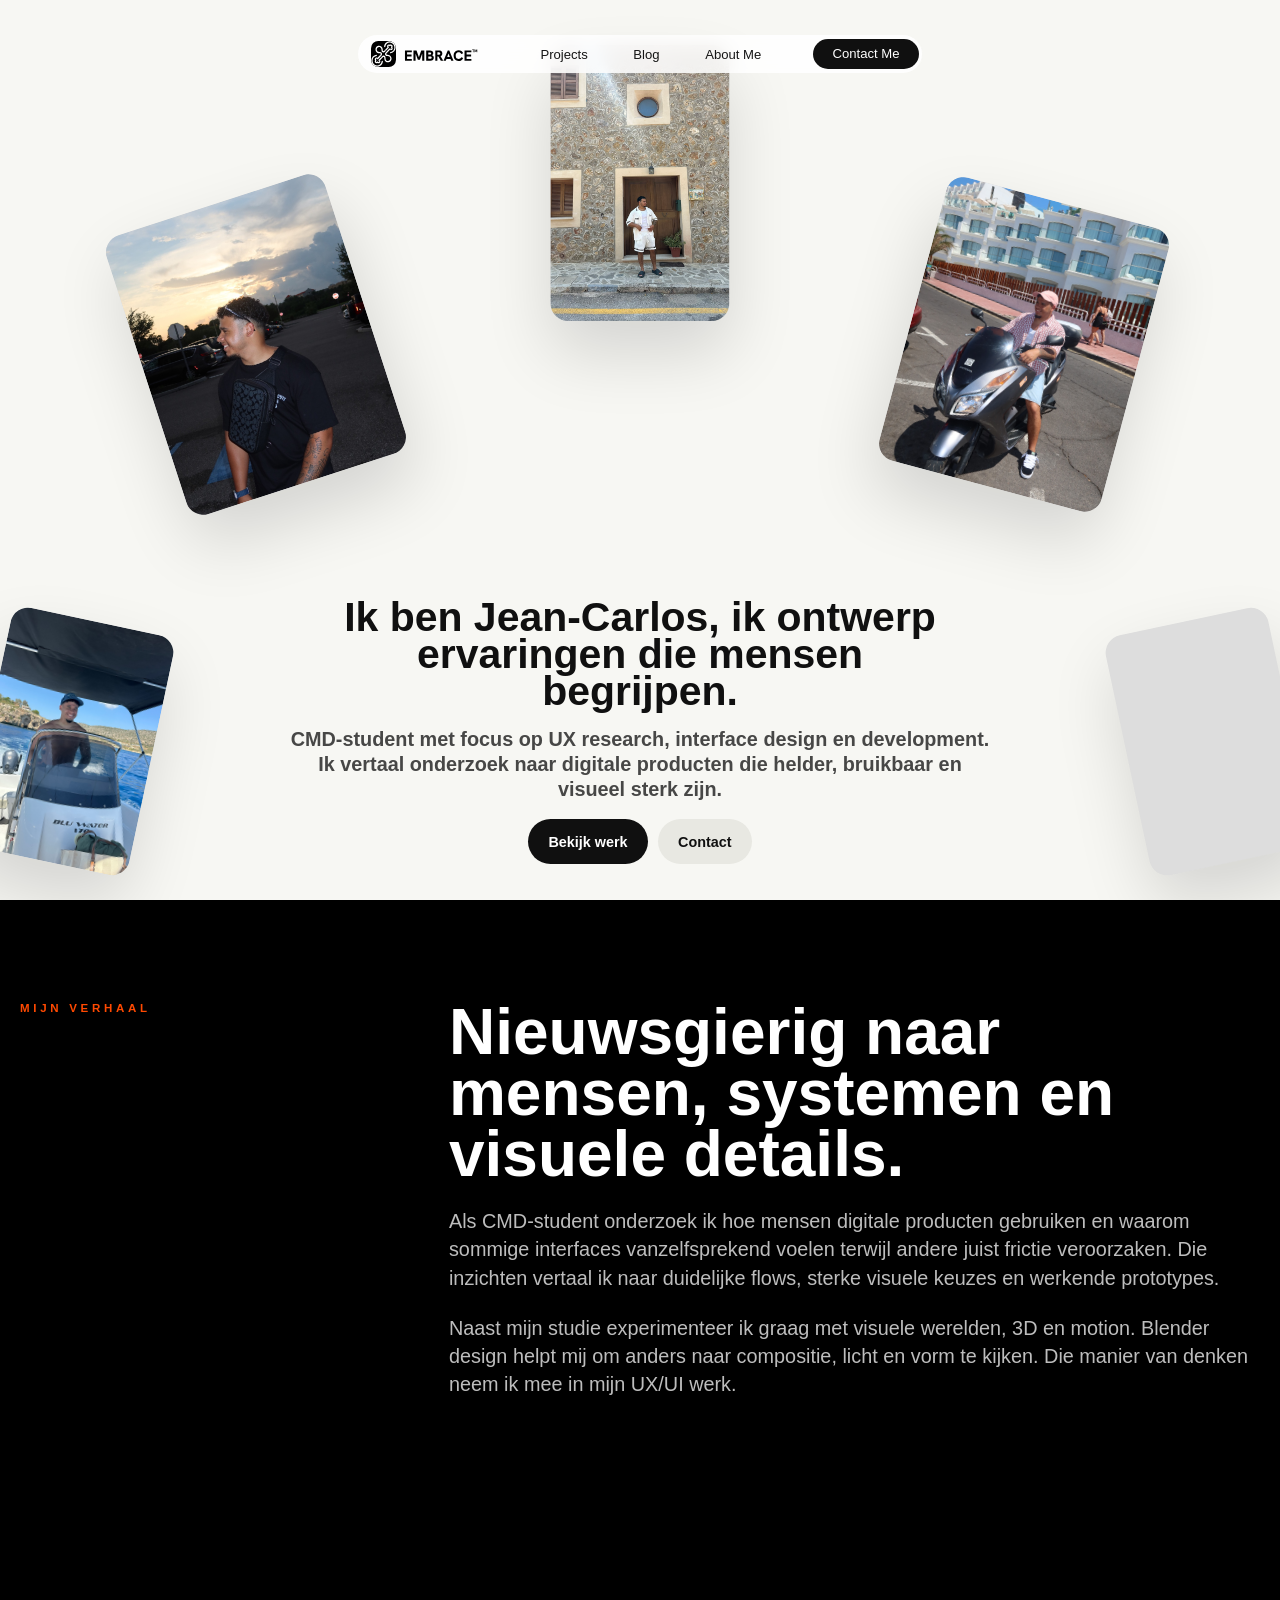
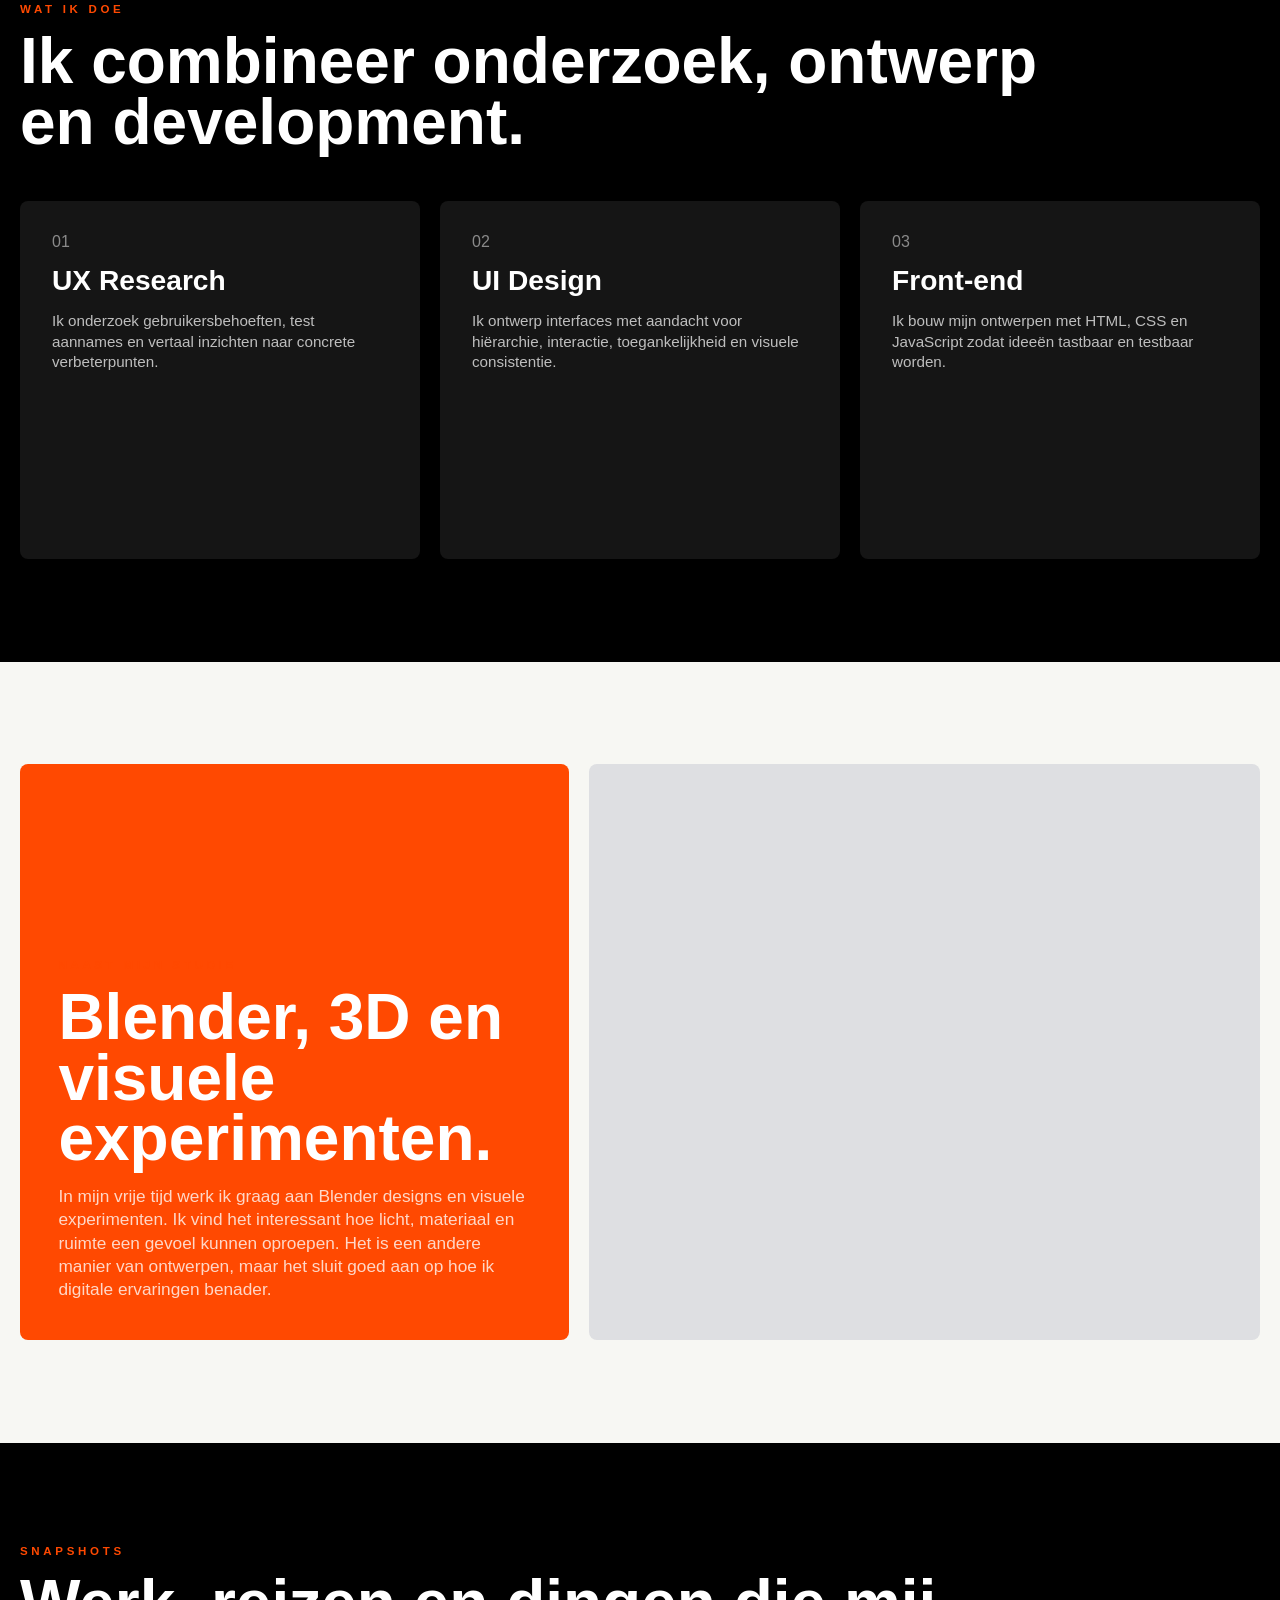
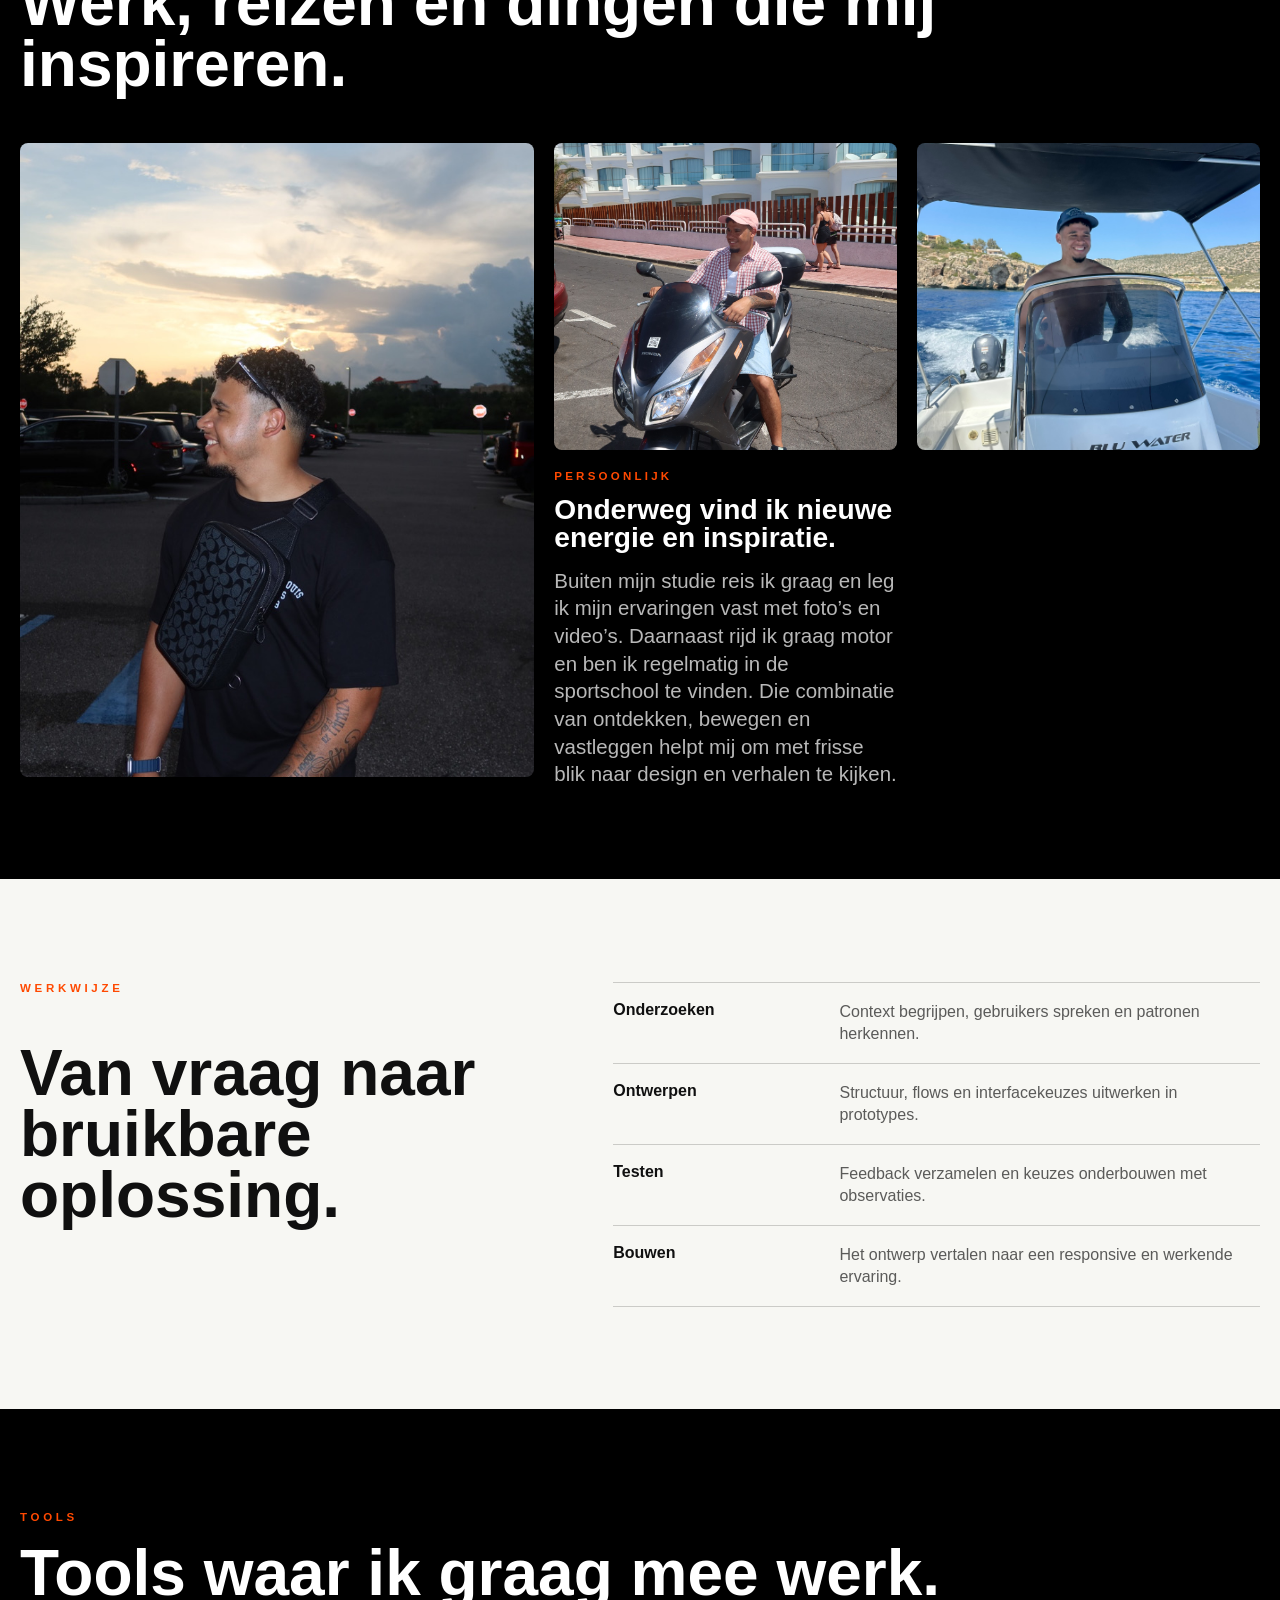
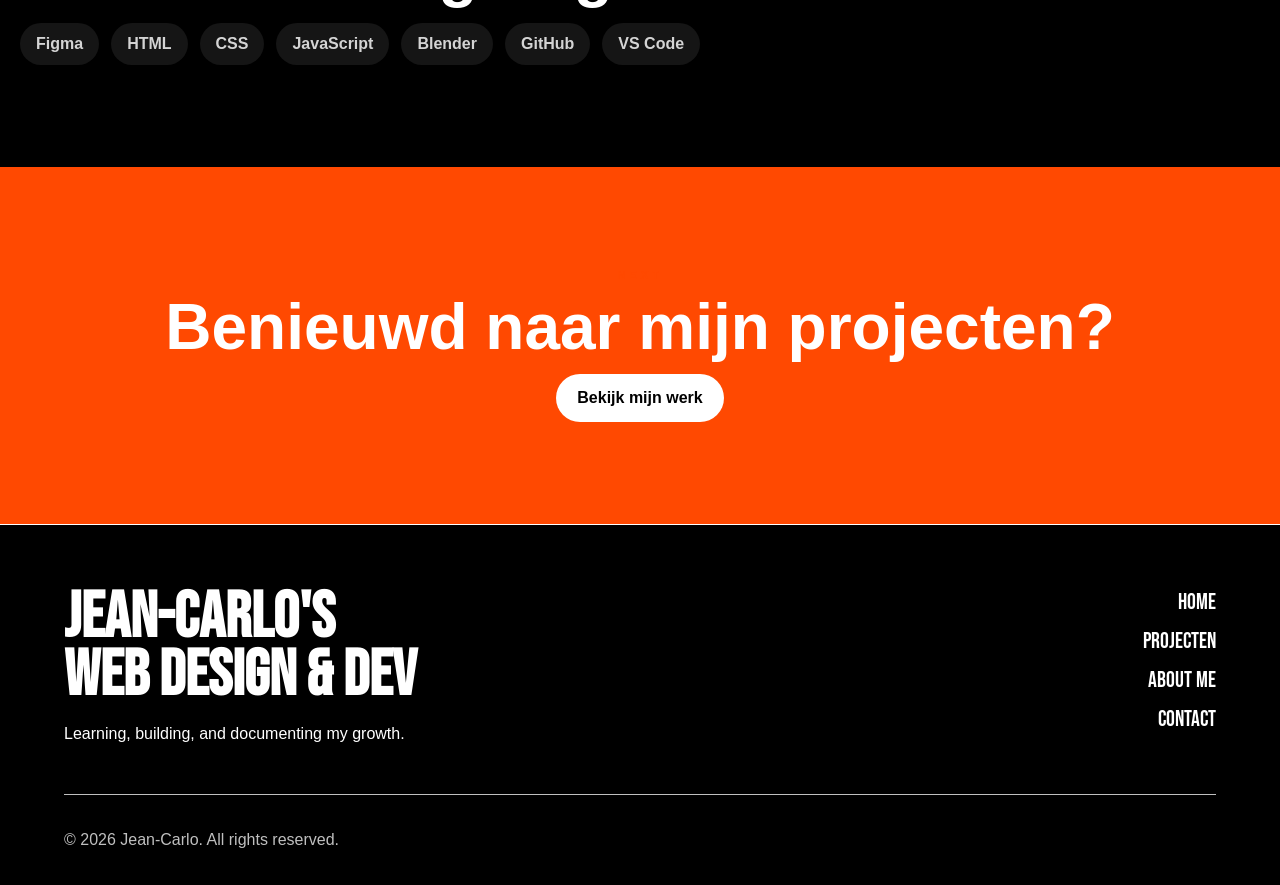
==== commit 3a63932a: "Add About page and UI refinements Introduce a full About page and supporting styles while polishing " ====
--- a/aboutme.html
+++ b/aboutme.html
@@ -10,7 +10,7 @@
     <script src="page-loader.js" defer></script>
     <script src="hamburger.js" defer></script>
 </head>
-<body>
+<body class="aboutme-page">
     <div id="page-loader" aria-label="Pagina laden">
         <div class="loader-code" aria-hidden="true">
             <span class="loader-brace">&lbrace;</span>
@@ -48,7 +48,7 @@
     <main>
         <section class="about-hero" aria-labelledby="about-hero-title">
             <div class="about-hero-copy">
-                <h1 id="about-hero-title">Ik ontwerp ervaringen die mensen begrijpen.</h1>
+                <h1 id="about-hero-title">Ik ben Jean-Carlos, ik ontwerp ervaringen die mensen begrijpen.</h1>
                 <p>CMD-student met focus op UX research, interface design en development. Ik vertaal onderzoek naar digitale producten die helder, bruikbaar en visueel sterk zijn.</p>
                 <div class="about-hero-actions">
                     <a href="projects.html">Bekijk werk</a>
@@ -57,20 +57,141 @@
             </div>
 
             <figure class="about-gallery-card about-gallery-card-large">
-                <img src="images/mijn-klm-selfie.jpg" alt="Jean-Carlos bij KLM">
+                <img src="images/vakantiefoto.jpeg" alt="Jean-Carlos op vakantie">
             </figure>
             <figure class="about-gallery-card about-gallery-card-left">
-                <img src="images/bpromockup.png" alt="BproCare app mockup">
+                <img src="images/americafoto.jpeg" alt="Reisfoto in Amerika">
             </figure>
             <figure class="about-gallery-card about-gallery-card-right">
-                <img src="images/home-moodflix.png" alt="Moodflix project">
+                <img src="images/motorfotos.jpeg" alt="Motorfoto">
             </figure>
             <figure class="about-gallery-card about-gallery-card-bottom-left">
-                <img src="images/boekenzoeker.png" alt="Boekenzoeker project">
+                <img src="images/bootfoto.jpeg" alt="Bootfoto">
             </figure>
             <figure class="about-gallery-card about-gallery-card-bottom-right">
-                <img src="images/project-atlas.png" alt="Project Atlas project">
-            </figure>
+                <video autoplay muted loop playsinline preload="auto" aria-label="Bootsprong video">
+                    <source src="video/bootsprong.mov">
+                    Je browser ondersteunt deze video niet.
+                </video>
+            </figure>
+        </section>
+
+        <section class="about-story about-section" aria-labelledby="about-story-title">
+            <p class="about-section-kicker">Mijn verhaal</p>
+            <div>
+                <h2 id="about-story-title">Nieuwsgierig naar mensen, systemen en visuele details.</h2>
+                <p>Als CMD-student onderzoek ik hoe mensen digitale producten gebruiken en waarom sommige interfaces vanzelfsprekend voelen terwijl andere juist frictie veroorzaken. Die inzichten vertaal ik naar duidelijke flows, sterke visuele keuzes en werkende prototypes.</p>
+                <p>Naast mijn studie experimenteer ik graag met visuele werelden, 3D en motion. Blender design helpt mij om anders naar compositie, licht en vorm te kijken. Die manier van denken neem ik mee in mijn UX/UI werk.</p>
+            </div>
+        </section>
+
+        <section class="about-pillars about-section" aria-labelledby="about-pillars-title">
+            <div class="about-section-heading">
+                <p class="about-section-kicker">Wat ik doe</p>
+                <h2 id="about-pillars-title">Ik combineer onderzoek, ontwerp en development.</h2>
+            </div>
+
+            <div class="about-card-grid">
+                <article>
+                    <span>01</span>
+                    <h3>UX Research</h3>
+                    <p>Ik onderzoek gebruikersbehoeften, test aannames en vertaal inzichten naar concrete verbeterpunten.</p>
+                </article>
+                <article>
+                    <span>02</span>
+                    <h3>UI Design</h3>
+                    <p>Ik ontwerp interfaces met aandacht voor hiërarchie, interactie, toegankelijkheid en visuele consistentie.</p>
+                </article>
+                <article>
+                    <span>03</span>
+                    <h3>Front-end</h3>
+                    <p>Ik bouw mijn ontwerpen met HTML, CSS en JavaScript zodat ideeën tastbaar en testbaar worden.</p>
+                </article>
+            </div>
+        </section>
+
+        <section class="about-hobbies about-section" aria-labelledby="about-hobbies-title">
+            <div class="about-hobbies-copy">
+                <p class="about-section-kicker">Naast mijn studie</p>
+                <h2 id="about-hobbies-title">Blender, 3D en visuele experimenten.</h2>
+                <p>In mijn vrije tijd werk ik graag aan Blender designs en visuele experimenten. Ik vind het interessant hoe licht, materiaal en ruimte een gevoel kunnen oproepen. Het is een andere manier van ontwerpen, maar het sluit goed aan op hoe ik digitale ervaringen benader.</p>
+            </div>
+            <figure>
+                <video autoplay muted loop playsinline preload="metadata" aria-label="Blender ontwerp experiment">
+                    <source src="video/blender video.MP4" type="video/mp4">
+                    Je browser ondersteunt deze video niet.
+                </video>
+            </figure>
+        </section>
+
+        <section class="about-gallery-section about-section" aria-labelledby="about-gallery-title">
+            <div class="about-section-heading">
+                <p class="about-section-kicker">Snapshots</p>
+                <h2 id="about-gallery-title">Werk, reizen en dingen die mij inspireren.</h2>
+            </div>
+
+            <div class="about-snapshot-grid">
+                <figure>
+                    <img src="images/americafoto.jpeg" alt="Reisfoto in Amerika">
+                </figure>
+                <figure>
+                    <img src="images/motorfotos.jpeg" alt="Motorfoto">
+                </figure>
+                <figure>
+                    <img src="images/bootfoto.jpeg" alt="Bootfoto">
+                </figure>
+                <article class="about-personal-card">
+                    <p>Persoonlijk</p>
+                    <h3>Onderweg vind ik nieuwe energie en inspiratie.</h3>
+                    <p>Buiten mijn studie reis ik graag en leg ik mijn ervaringen vast met foto’s en video’s. Daarnaast rijd ik graag motor en ben ik regelmatig in de sportschool te vinden. Die combinatie van ontdekken, bewegen en vastleggen helpt mij om met frisse blik naar design en verhalen te kijken.</p>
+                </article>
+            </div>
+        </section>
+
+        <section class="about-process about-section" aria-labelledby="about-process-title">
+            <div class="about-section-heading">
+                <p class="about-section-kicker">Werkwijze</p>
+                <h2 id="about-process-title">Van vraag naar bruikbare oplossing.</h2>
+            </div>
+
+            <ol>
+                <li>
+                    <span>Onderzoeken</span>
+                    <p>Context begrijpen, gebruikers spreken en patronen herkennen.</p>
+                </li>
+                <li>
+                    <span>Ontwerpen</span>
+                    <p>Structuur, flows en interfacekeuzes uitwerken in prototypes.</p>
+                </li>
+                <li>
+                    <span>Testen</span>
+                    <p>Feedback verzamelen en keuzes onderbouwen met observaties.</p>
+                </li>
+                <li>
+                    <span>Bouwen</span>
+                    <p>Het ontwerp vertalen naar een responsive en werkende ervaring.</p>
+                </li>
+            </ol>
+        </section>
+
+        <section class="about-tools about-section" aria-labelledby="about-tools-title">
+            <p class="about-section-kicker">Tools</p>
+            <h2 id="about-tools-title">Tools waar ik graag mee werk.</h2>
+            <ul>
+                <li>Figma</li>
+                <li>HTML</li>
+                <li>CSS</li>
+                <li>JavaScript</li>
+                <li>Blender</li>
+                <li>GitHub</li>
+                <li>VS Code</li>
+            </ul>
+        </section>
+
+        <section class="about-cta about-section" aria-labelledby="about-cta-title">
+            <p class="about-section-kicker">Next</p>
+            <h2 id="about-cta-title">Benieuwd naar mijn projecten?</h2>
+            <a href="projects.html">Bekijk mijn werk</a>
         </section>
     </main>
 
--- a/styles.css
+++ b/styles.css
@@ -255,8 +255,8 @@
         line-height: 1;
         padding: 0.55rem 1.2rem;
         border-radius: 100px;
-        background-color: #b8ff3d;
-        color: #101010;
+        background-color: #101010;
+        color: var(--secondary-color);
         font-family: var(--secondairy-font);
         font-size: clamp(0.82rem, 1vw, 0.95rem);
         white-space: nowrap;
@@ -282,6 +282,10 @@
         display: block;
         width: 100%;
         height: 100%;
+    }
+
+    .contact-button svg path {
+        fill: currentColor;
     }
 
     .contact-button:hover {
@@ -467,7 +471,7 @@
             justify-content: center;
             min-height: 2.35rem;
             padding-inline: 1rem;
-            border-radius: 8px;
+            border-radius: 100px;
             background-color: var(--secondary-color);
             color: var(--primairy-color);
             font-family: var(--font-primary);
@@ -632,7 +636,7 @@
     width: fit-content;
     min-height: 2.35rem;
     padding-inline: 1rem;
-    border-radius: 8px;
+    border-radius: 100px;
     background-color: var(--secondary-color);
     color: var(--primairy-color);
     font-family: var(--font-primary);
@@ -887,7 +891,7 @@
         justify-content: center;
         min-height: 2.35rem;
         padding-inline: 1rem;
-        border-radius: 8px;
+        border-radius: 100px;
         background-color: var(--secondary-color);
         color: var(--primairy-color);
         font-family: var(--font-primary);
--- a/aboutme.css
+++ b/aboutme.css
@@ -1,9 +1,26 @@
+.aboutme-page header,
+body:has(.about-hero) header {
+    position: fixed;
+    top: 0;
+    left: 0;
+    right: 0;
+    width: 100vw;
+    background-color: transparent;
+    pointer-events: none;
+}
+
+.aboutme-page header nav,
+body:has(.about-hero) header nav {
+    background-color: rgba(255, 255, 255, 0.86);
+    pointer-events: auto;
+}
+
 .about-hero {
     position: relative;
     display: grid;
     place-items: end center;
     width: 100vw;
-    height: calc(100vh - var(--header-height));
+    height: 100vh;
     min-height: 44rem;
     margin-left: calc(50% - 50vw);
     margin-right: calc(50% - 50vw);
@@ -99,7 +116,8 @@
     box-shadow: 0 2rem 4.2rem rgba(0, 0, 0, 0.14);
 }
 
-.about-gallery-card img {
+.about-gallery-card img,
+.about-gallery-card video {
     display: block;
     width: 100%;
     height: 100%;
@@ -110,7 +128,7 @@
     z-index: 1;
     top: 5%;
     left: 50%;
-    width: clamp(7rem, 12vw, 11rem);
+    width: clamp(8rem, 14vw, 13rem);
     aspect-ratio: 0.78 / 1.2;
     transform: translateX(-50%);
 }
@@ -147,6 +165,270 @@
     transform: rotate(-12deg);
 }
 
+.about-section {
+    width: 100vw;
+    margin-left: calc(50% - 50vw);
+    margin-right: calc(50% - 50vw);
+    padding: clamp(4rem, 8vw, 7rem) 20px;
+}
+
+.about-section-kicker {
+    font-family: var(--secondairy-font);
+    font-size: clamp(0.72rem, 0.9vw, 0.85rem);
+    font-weight: 700;
+    letter-spacing: 0.32em;
+    text-transform: uppercase;
+    color: var(--accent-color);
+}
+
+.about-section h2 {
+    font-family: var(--secondairy-font);
+    font-size: clamp(2.2rem, 5vw, 5.4rem);
+    font-weight: 800;
+    line-height: 0.95;
+    letter-spacing: 0;
+}
+
+.about-section h3 {
+    font-family: var(--secondairy-font);
+    font-size: clamp(1.35rem, 2.2vw, 2.2rem);
+    line-height: 1;
+}
+
+.about-section p {
+    font-family: var(--secondairy-font);
+}
+
+.about-story {
+    display: grid;
+    grid-template-columns: minmax(10rem, 0.45fr) minmax(0, 1fr);
+    gap: clamp(2rem, 5vw, 5rem);
+    background-color: var(--primairy-color);
+    color: var(--secondary-color);
+}
+
+.about-story > div {
+    display: grid;
+    gap: clamp(1rem, 2vw, 1.4rem);
+    max-width: 72rem;
+}
+
+.about-story p:not(.about-section-kicker) {
+    max-width: 54rem;
+    color: rgba(255, 255, 255, 0.74);
+    font-size: clamp(1.05rem, 1.55vw, 1.35rem);
+    line-height: 1.42;
+}
+
+.about-section-heading {
+    display: grid;
+    gap: 1rem;
+    max-width: 68rem;
+    margin-bottom: clamp(1.5rem, 4vw, 3rem);
+}
+
+.about-pillars,
+.about-gallery-section,
+.about-tools {
+    background-color: var(--primairy-color);
+    color: var(--secondary-color);
+}
+
+.about-card-grid {
+    display: grid;
+    grid-template-columns: repeat(3, minmax(0, 1fr));
+    gap: 20px;
+}
+
+.about-card-grid article {
+    display: grid;
+    align-content: start;
+    gap: 1rem;
+    min-height: clamp(18rem, 28vw, 25rem);
+    padding: clamp(1.2rem, 2.5vw, 2rem);
+    border-radius: 8px;
+    background-color: #151515;
+}
+
+.about-card-grid span {
+    font-family: var(--secondairy-font);
+    color: rgba(255, 255, 255, 0.5);
+}
+
+.about-card-grid p {
+    color: rgba(255, 255, 255, 0.72);
+    font-size: clamp(0.95rem, 1.15vw, 1.1rem);
+    line-height: 1.35;
+}
+
+.about-hobbies {
+    display: grid;
+    grid-template-columns: minmax(0, 0.9fr) minmax(18rem, 1.1fr);
+    gap: 20px;
+    align-items: stretch;
+    background-color: #f7f7f3;
+    color: #101010;
+}
+
+.about-hobbies-copy {
+    display: flex;
+    flex-direction: column;
+    justify-content: flex-end;
+    gap: 1rem;
+    min-height: clamp(24rem, 45vw, 38rem);
+    padding: clamp(1.2rem, 3vw, 2.4rem);
+    border-radius: 8px;
+    background-color: var(--accent-color);
+    color: var(--secondary-color);
+}
+
+.about-hobbies-copy p:not(.about-section-kicker) {
+    max-width: 36rem;
+    color: rgba(255, 255, 255, 0.78);
+    font-size: clamp(1rem, 1.35vw, 1.25rem);
+    line-height: 1.35;
+}
+
+.about-hobbies figure,
+.about-snapshot-grid figure {
+    margin: 0;
+    overflow: hidden;
+    border-radius: 8px;
+    background-color: #dedfe2;
+}
+
+.about-hobbies figure img,
+.about-hobbies figure video,
+.about-snapshot-grid img {
+    display: block;
+    width: 100%;
+    height: 100%;
+    object-fit: cover;
+}
+
+.about-snapshot-grid {
+    display: grid;
+    grid-template-columns: 1.2fr 0.8fr 0.8fr;
+    grid-auto-rows: clamp(14rem, 24vw, 22rem);
+    gap: 20px;
+}
+
+.about-snapshot-grid figure:first-child {
+    grid-row: span 2;
+}
+
+.about-personal-card {
+    display: flex;
+    min-height: 100%;
+    flex-direction: column;
+    justify-content: flex-start;
+    gap: 0.9rem;
+    padding: 0;
+    color: var(--secondary-color);
+}
+
+.about-personal-card p:first-child {
+    font-family: var(--secondairy-font);
+    font-size: clamp(0.72rem, 0.9vw, 0.85rem);
+    font-weight: 700;
+    letter-spacing: 0.28em;
+    text-transform: uppercase;
+    color: var(--accent-color);
+}
+
+.about-personal-card p:last-child {
+    color: rgba(255, 255, 255, 0.72);
+    font-size: clamp(1.15rem, 1.6vw, 1.55rem);
+    line-height: 1.35;
+}
+
+.about-process {
+    display: grid;
+    grid-template-columns: minmax(0, 0.9fr) minmax(0, 1.1fr);
+    gap: clamp(2rem, 5vw, 5rem);
+    background-color: #f7f7f3;
+    color: #101010;
+}
+
+.about-process ol {
+    display: grid;
+    margin: 0;
+    padding: 0;
+    list-style: none;
+    border-top: 1px solid rgba(0, 0, 0, 0.18);
+}
+
+.about-process li {
+    display: grid;
+    grid-template-columns: minmax(8rem, 0.5fr) minmax(0, 1fr);
+    gap: 1rem;
+    padding: 1.15rem 0;
+    border-bottom: 1px solid rgba(0, 0, 0, 0.18);
+}
+
+.about-process li span {
+    font-family: var(--secondairy-font);
+    font-weight: 800;
+}
+
+.about-process li p {
+    color: rgba(16, 16, 16, 0.68);
+    line-height: 1.35;
+}
+
+.about-tools {
+    display: grid;
+    gap: 1.2rem;
+}
+
+.about-tools ul {
+    display: flex;
+    flex-wrap: wrap;
+    gap: 0.75rem;
+    margin: 0;
+    padding: 0;
+    list-style: none;
+}
+
+.about-tools li {
+    padding: 0.75rem 1rem;
+    border-radius: 100px;
+    background-color: #151515;
+    color: rgba(255, 255, 255, 0.82);
+    font-family: var(--secondairy-font);
+    font-weight: 700;
+}
+
+.about-cta {
+    display: grid;
+    justify-items: center;
+    gap: 1rem;
+    text-align: center;
+    background-color: var(--accent-color);
+    color: var(--secondary-color);
+}
+
+.about-cta a {
+    display: inline-flex;
+    align-items: center;
+    justify-content: center;
+    min-height: 3rem;
+    padding-inline: 1.35rem;
+    border-radius: 100px;
+    background-color: var(--secondary-color);
+    color: var(--primairy-color);
+    font-family: var(--secondairy-font);
+    font-weight: 800;
+    text-decoration: none;
+    transition: background-color 0.25s ease, color 0.25s ease, transform 0.25s ease;
+}
+
+.about-cta a:hover {
+    background-color: var(--button-color);
+    color: #101010;
+    transform: translateY(-0.08rem);
+}
+
 @media (max-width: 900px) {
     .about-hero {
         min-height: 44rem;
@@ -208,4 +490,24 @@
     .about-gallery-card-bottom-right {
         display: none;
     }
-}
+
+    .about-story,
+    .about-hobbies,
+    .about-process,
+    .about-card-grid,
+    .about-snapshot-grid {
+        grid-template-columns: 1fr;
+    }
+
+    .about-snapshot-grid {
+        grid-auto-rows: 16rem;
+    }
+
+    .about-snapshot-grid figure:first-child {
+        grid-row: auto;
+    }
+
+    .about-process li {
+        grid-template-columns: 1fr;
+    }
+}
